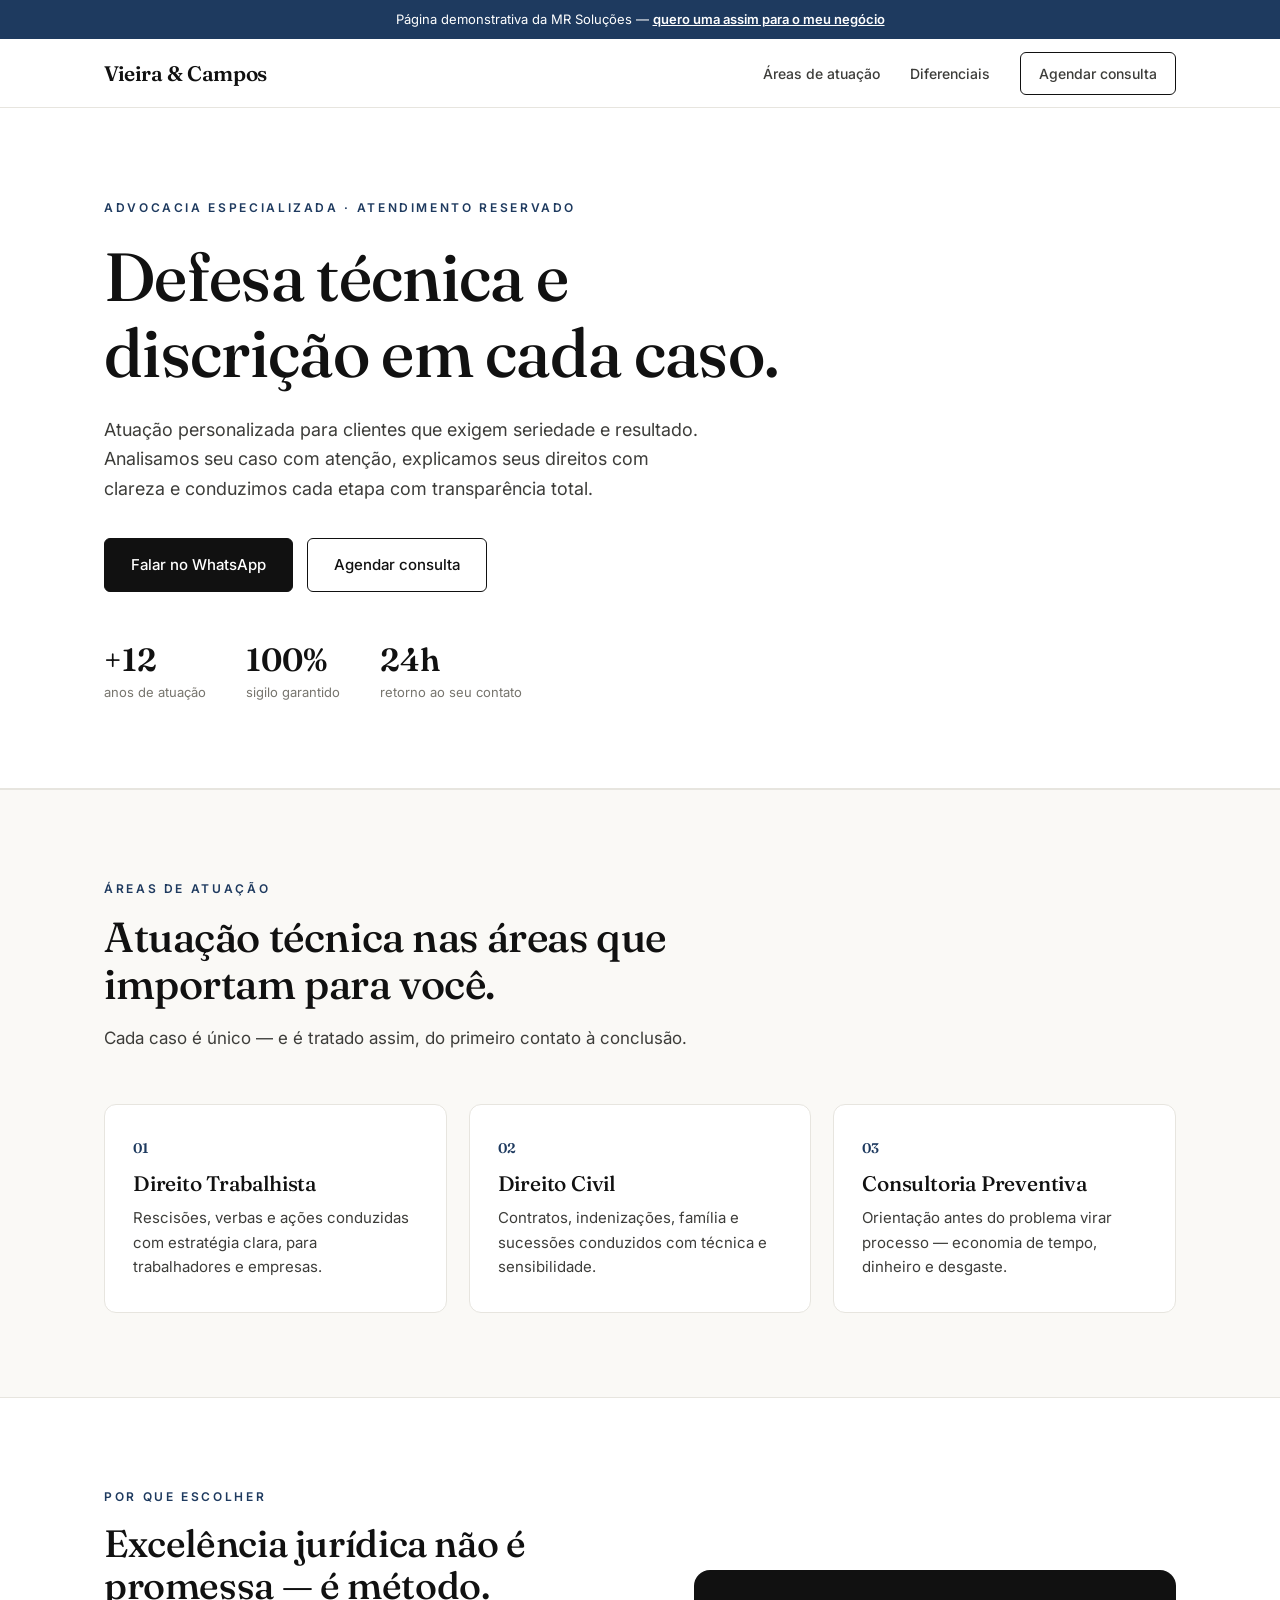
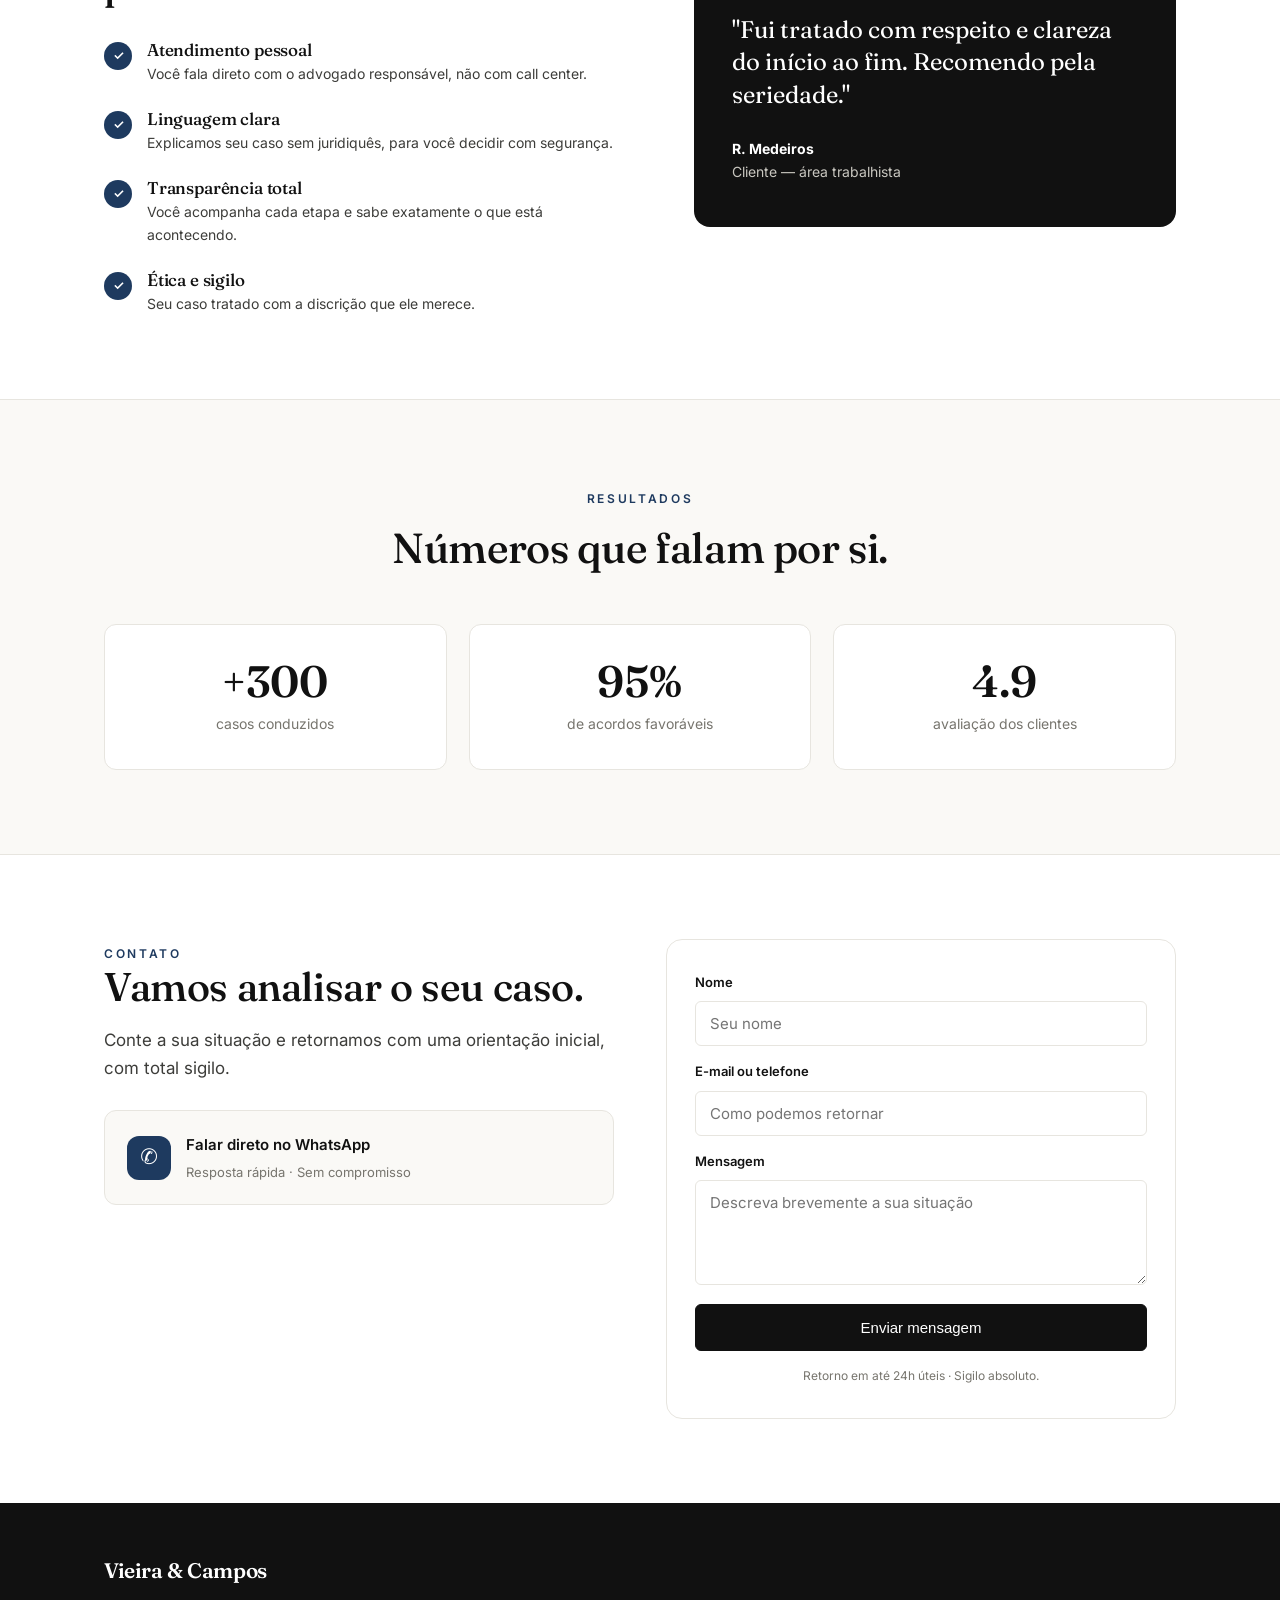
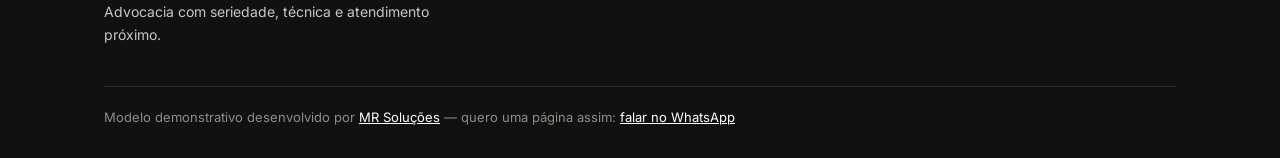
==== advocacia.html @ 2e28a8dd "Add files via upload" ====
<!DOCTYPE html>
<html lang="pt-BR">
<head>
<meta charset="UTF-8">
<meta name="viewport" content="width=device-width, initial-scale=1.0">
<title>Vieira & Campos Advocacia — Modelo demonstrativo | MR Soluções</title>
<meta name="description" content="Página modelo demonstrativa criada pela MR Soluções para o nicho de advocacia.">
<meta name="robots" content="noindex">
<link rel="preconnect" href="https://fonts.googleapis.com">
<link rel="preconnect" href="https://fonts.gstatic.com" crossorigin>
<link href="https://fonts.googleapis.com/css2?family=Fraunces:opsz,wght@9..144,400;9..144,500;9..144,600&family=Inter:wght@400;500;600&display=swap" rel="stylesheet">
<style>
:root{
  --ink:#111111;--ink-soft:#3d3d3a;--muted:#77756e;--line:#e7e5df;
  --paper:#ffffff;--paper-2:#faf9f6;--accent:#1e3a5f;--accent-soft:#e8eef5;
  --radius:6px;--wrap:1120px;
}
*{margin:0;padding:0;box-sizing:border-box}
html{scroll-behavior:smooth}
body{font-family:'Inter',system-ui,sans-serif;color:var(--ink-soft);background:var(--paper);line-height:1.65;-webkit-font-smoothing:antialiased}
h1,h2,h3{font-family:'Fraunces',Georgia,serif;color:var(--ink);font-weight:500;line-height:1.12;letter-spacing:-.01em}
a{color:inherit;text-decoration:none}
.wrap{max-width:var(--wrap);margin:0 auto;padding:0 24px}
.eyebrow{font-size:12px;letter-spacing:.22em;text-transform:uppercase;color:var(--accent);font-weight:600}
.btn{display:inline-flex;align-items:center;gap:8px;font-weight:500;font-size:15px;padding:14px 26px;border-radius:var(--radius);transition:transform .15s ease;cursor:pointer;border:1px solid var(--ink)}
.btn:hover{transform:translateY(-1px)}
.btn-solid{background:var(--ink);color:#fff}
.btn-ghost{background:transparent;color:var(--ink)}
.demo-bar{background:var(--accent);color:#fff;font-size:13px;padding:9px 0;text-align:center}
.demo-bar a{color:#fff;text-decoration:underline;font-weight:600}
header{position:sticky;top:0;z-index:50;background:rgba(255,255,255,.88);backdrop-filter:blur(10px);border-bottom:1px solid var(--line)}
.nav{display:flex;align-items:center;justify-content:space-between;height:68px}
.logo{font-family:'Fraunces',serif;font-size:21px;font-weight:600;color:var(--ink);letter-spacing:-.02em}
.nav-links{display:flex;gap:30px;align-items:center}
.nav-links a{font-size:14px;color:var(--ink-soft);font-weight:500}
.nav-links a:hover{color:var(--ink)}
.nav-cta{font-size:14px!important;padding:9px 18px;border:1px solid var(--ink);border-radius:var(--radius)}
@media(max-width:840px){.nav-links{display:none}}
.hero{padding:90px 0 84px;border-bottom:1px solid var(--line)}
.hero .eyebrow{margin-bottom:20px;display:block}
.hero h1{font-size:clamp(38px,6vw,68px);max-width:16ch;margin-bottom:24px}
.hero p{font-size:18px;max-width:54ch;margin-bottom:34px}
.hero-actions{display:flex;gap:14px;flex-wrap:wrap}
.hero-trust{display:flex;gap:40px;margin-top:52px;flex-wrap:wrap}
.hero-trust .n{font-family:'Fraunces',serif;font-size:32px;color:var(--ink);font-weight:600;line-height:1}
.hero-trust .l{font-size:13px;color:var(--muted);margin-top:6px;max-width:20ch}
section{padding:84px 0}
.section-head{max-width:60ch;margin-bottom:52px}
.section-head h2{font-size:clamp(28px,4vw,42px);margin:14px 0 16px}
.section-head p{font-size:17px}
.alt{background:var(--paper-2);border-top:1px solid var(--line);border-bottom:1px solid var(--line)}
.grid-3{display:grid;grid-template-columns:repeat(3,1fr);gap:22px}
@media(max-width:840px){.grid-3{grid-template-columns:1fr}}
.card{background:var(--paper);border:1px solid var(--line);border-radius:12px;padding:32px 28px;transition:border-color .2s ease,transform .2s ease}
.card:hover{border-color:var(--accent);transform:translateY(-3px)}
.card .num{font-family:'Fraunces',serif;font-size:14px;color:var(--accent);font-weight:600}
.card h3{font-size:21px;margin:12px 0 10px}
.card p{font-size:15px}
.split{display:grid;grid-template-columns:1.1fr 1fr;gap:60px;align-items:center}
@media(max-width:840px){.split{grid-template-columns:1fr;gap:40px}}
.feature-list{list-style:none;display:flex;flex-direction:column;gap:24px}
.feature-list li{display:flex;gap:15px;align-items:flex-start}
.feature-list .dot{flex:none;width:28px;height:28px;border-radius:50%;background:var(--accent);color:#fff;display:flex;align-items:center;justify-content:center;font-size:13px;font-weight:600;margin-top:2px}
.feature-list h3{font-size:17px;margin-bottom:3px}
.feature-list p{font-size:14px}
.quote-card{background:var(--ink);color:#fff;border-radius:16px;padding:44px 38px}
.quote-card .q{font-family:'Fraunces',serif;font-size:24px;line-height:1.35;color:#fff}
.quote-card .who{margin-top:26px;font-size:14px;color:#c9c7c0}
.quote-card .who strong{color:#fff;display:block}
.stats{display:grid;grid-template-columns:repeat(3,1fr);gap:22px;text-align:center}
@media(max-width:720px){.stats{grid-template-columns:1fr}}
.stat{padding:34px 18px;border:1px solid var(--line);border-radius:12px;background:var(--paper)}
.stat .n{font-family:'Fraunces',serif;font-size:44px;color:var(--ink);font-weight:600;line-height:1}
.stat .l{font-size:14px;color:var(--muted);margin-top:9px}
.contact-grid{display:grid;grid-template-columns:1fr 1fr;gap:52px;align-items:start}
@media(max-width:840px){.contact-grid{grid-template-columns:1fr;gap:38px}}
.contact-side h2{font-size:clamp(28px,4vw,40px);margin-bottom:16px}
.contact-side p{font-size:17px;margin-bottom:28px}
.wa-box{display:flex;align-items:center;gap:15px;padding:20px 22px;border:1px solid var(--line);border-radius:12px;background:var(--paper-2)}
.wa-box .ico{flex:none;width:44px;height:44px;border-radius:12px;background:var(--accent);color:#fff;display:flex;align-items:center;justify-content:center;font-size:21px}
.wa-box .t{font-weight:600;color:var(--ink);font-size:15px}
.wa-box .s{font-size:13px;color:var(--muted)}
form{display:flex;flex-direction:column;gap:15px;background:var(--paper);border:1px solid var(--line);border-radius:16px;padding:32px 28px}
label{font-size:13px;font-weight:600;color:var(--ink);margin-bottom:-7px}
input,textarea{font-family:inherit;font-size:15px;color:var(--ink);padding:12px 14px;border:1px solid var(--line);border-radius:var(--radius);background:var(--paper);width:100%}
input:focus,textarea:focus{outline:none;border-color:var(--accent)}
textarea{resize:vertical;min-height:105px}
form .btn-solid{width:100%;justify-content:center;margin-top:4px;padding:14px}
.form-note{font-size:12px;color:var(--muted);text-align:center}
.form-demo-msg{display:none;background:var(--accent-soft);color:var(--ink);border:1px solid var(--accent);border-radius:var(--radius);padding:12px 14px;font-size:14px;text-align:center}
footer{background:var(--ink);color:#c9c7c0;padding:50px 0 30px}
.foot{display:flex;justify-content:space-between;gap:32px;flex-wrap:wrap}
footer .logo{color:#fff}
footer p{font-size:14px;max-width:38ch;margin-top:12px}
.foot-bottom{border-top:1px solid #2a2a28;margin-top:40px;padding-top:20px;font-size:13px;color:#8f8d86}
.foot-bottom a{color:#fff;text-decoration:underline}
.reveal{opacity:0;transform:translateY(22px);transition:opacity .7s ease,transform .7s ease}
.reveal.in{opacity:1;transform:none}
@media(prefers-reduced-motion:reduce){.reveal{opacity:1;transform:none;transition:none}.btn:hover,.card:hover{transform:none}}
</style>
</head>
<body>

<div class="demo-bar">Página demonstrativa da MR Soluções — <a href="https://wa.me/5584986329566?text=Ol%C3%A1%2C%20vi%20o%20modelo%20de%20advocacia%20e%20quero%20uma%20p%C3%A1gina%20assim" target="_blank" rel="noopener">quero uma assim para o meu negócio</a></div>

<header>
  <div class="wrap nav">
    <a href="#topo" class="logo">Vieira &amp; Campos</a>
    <nav class="nav-links">
      <a href="#servicos">Áreas de atuação</a>
      <a href="#diferenciais">Diferenciais</a>
      <a href="#contato" class="nav-cta">Agendar consulta</a>
    </nav>
  </div>
</header>

<section id="topo" class="hero">
  <div class="wrap">
    <span class="eyebrow reveal">Advocacia especializada · Atendimento reservado</span>
    <h1 class="reveal">Defesa técnica e discrição em cada caso.</h1>
    <p class="reveal">Atuação personalizada para clientes que exigem seriedade e resultado. Analisamos seu caso com atenção, explicamos seus direitos com clareza e conduzimos cada etapa com transparência total.</p>
    <div class="hero-actions reveal">
      <a class="btn btn-solid" href="https://wa.me/5584986329566?text=Ol%C3%A1%2C%20gostaria%20de%20agendar%20uma%20consulta" target="_blank" rel="noopener">Falar no WhatsApp</a>
      <a class="btn btn-ghost" href="#contato">Agendar consulta</a>
    </div>
    <div class="hero-trust reveal">
      <div><div class="n">+12</div><div class="l">anos de atuação</div></div>
      <div><div class="n">100%</div><div class="l">sigilo garantido</div></div>
      <div><div class="n">24h</div><div class="l">retorno ao seu contato</div></div>
    </div>
  </div>
</section>

<section id="servicos" class="alt">
  <div class="wrap">
    <div class="section-head reveal">
      <span class="eyebrow">Áreas de atuação</span>
      <h2>Atuação técnica nas áreas que importam para você.</h2>
      <p>Cada caso é único — e é tratado assim, do primeiro contato à conclusão.</p>
    </div>
    <div class="grid-3">
      <div class="card reveal"><div class="num">01</div><h3>Direito Trabalhista</h3><p>Rescisões, verbas e ações conduzidas com estratégia clara, para trabalhadores e empresas.</p></div>
      <div class="card reveal"><div class="num">02</div><h3>Direito Civil</h3><p>Contratos, indenizações, família e sucessões conduzidos com técnica e sensibilidade.</p></div>
      <div class="card reveal"><div class="num">03</div><h3>Consultoria Preventiva</h3><p>Orientação antes do problema virar processo — economia de tempo, dinheiro e desgaste.</p></div>
    </div>
  </div>
</section>

<section id="diferenciais">
  <div class="wrap split">
    <div class="reveal">
      <span class="eyebrow">Por que escolher</span>
      <h2 style="font-size:clamp(26px,4vw,38px);margin:14px 0 32px">Excelência jurídica não é promessa — é método.</h2>
      <ul class="feature-list">
        <li><span class="dot">✓</span><div><h3>Atendimento pessoal</h3><p>Você fala direto com o advogado responsável, não com call center.</p></div></li>
        <li><span class="dot">✓</span><div><h3>Linguagem clara</h3><p>Explicamos seu caso sem juridiquês, para você decidir com segurança.</p></div></li>
        <li><span class="dot">✓</span><div><h3>Transparência total</h3><p>Você acompanha cada etapa e sabe exatamente o que está acontecendo.</p></div></li>
        <li><span class="dot">✓</span><div><h3>Ética e sigilo</h3><p>Seu caso tratado com a discrição que ele merece.</p></div></li>
      </ul>
    </div>
    <div class="quote-card reveal">
      <div class="q">"Fui tratado com respeito e clareza do início ao fim. Recomendo pela seriedade."</div>
      <div class="who"><strong>R. Medeiros</strong>Cliente — área trabalhista</div>
    </div>
  </div>
</section>

<section class="alt">
  <div class="wrap">
    <div class="section-head reveal" style="text-align:center;margin-left:auto;margin-right:auto">
      <span class="eyebrow">Resultados</span>
      <h2>Números que falam por si.</h2>
    </div>
    <div class="stats">
      <div class="stat reveal"><div class="n">+300</div><div class="l">casos conduzidos</div></div>
      <div class="stat reveal"><div class="n">95%</div><div class="l">de acordos favoráveis</div></div>
      <div class="stat reveal"><div class="n">4.9</div><div class="l">avaliação dos clientes</div></div>
    </div>
  </div>
</section>

<section id="contato">
  <div class="wrap contact-grid">
    <div class="contact-side reveal">
      <span class="eyebrow">Contato</span>
      <h2>Vamos analisar o seu caso.</h2>
      <p>Conte a sua situação e retornamos com uma orientação inicial, com total sigilo.</p>
      <a class="wa-box" href="https://wa.me/5584986329566?text=Ol%C3%A1%2C%20gostaria%20de%20agendar%20uma%20consulta" target="_blank" rel="noopener">
        <span class="ico">✆</span>
        <span><span class="t">Falar direto no WhatsApp</span><br><span class="s">Resposta rápida · Sem compromisso</span></span>
      </a>
    </div>
    <form id="demo-form">
      <label for="nome">Nome</label>
      <input id="nome" type="text" placeholder="Seu nome" required>
      <label for="contato">E-mail ou telefone</label>
      <input id="contato" type="text" placeholder="Como podemos retornar" required>
      <label for="msg">Mensagem</label>
      <textarea id="msg" placeholder="Descreva brevemente a sua situação" required></textarea>
      <button type="submit" class="btn btn-solid">Enviar mensagem</button>
      <p class="form-demo-msg" id="demo-msg">✓ Em uma página real, esta mensagem chegaria agora no seu e-mail. Este é um modelo demonstrativo da MR Soluções.</p>
      <p class="form-note">Retorno em até 24h úteis · Sigilo absoluto.</p>
    </form>
  </div>
</section>

<footer>
  <div class="wrap">
    <div class="foot">
      <div>
        <div class="logo">Vieira &amp; Campos</div>
        <p>Advocacia com seriedade, técnica e atendimento próximo.</p>
      </div>
    </div>
    <div class="foot-bottom">Modelo demonstrativo desenvolvido por <a href="https://mr-solutions.netlify.app/" target="_blank" rel="noopener">MR Soluções</a> — quero uma página assim: <a href="https://wa.me/5584986329566?text=Ol%C3%A1%2C%20vi%20o%20modelo%20de%20advocacia%20e%20quero%20uma%20p%C3%A1gina%20assim" target="_blank" rel="noopener">falar no WhatsApp</a></div>
  </div>
</footer>

<script>
var obs=new IntersectionObserver(function(es){es.forEach(function(e){if(e.isIntersecting){e.target.classList.add('in');obs.unobserve(e.target);}});},{threshold:.12});
document.querySelectorAll('.reveal').forEach(function(el){obs.observe(el);});
document.getElementById('demo-form').addEventListener('submit',function(ev){
  ev.preventDefault();
  document.getElementById('demo-msg').style.display='block';
});
</script>
</body>
</html>
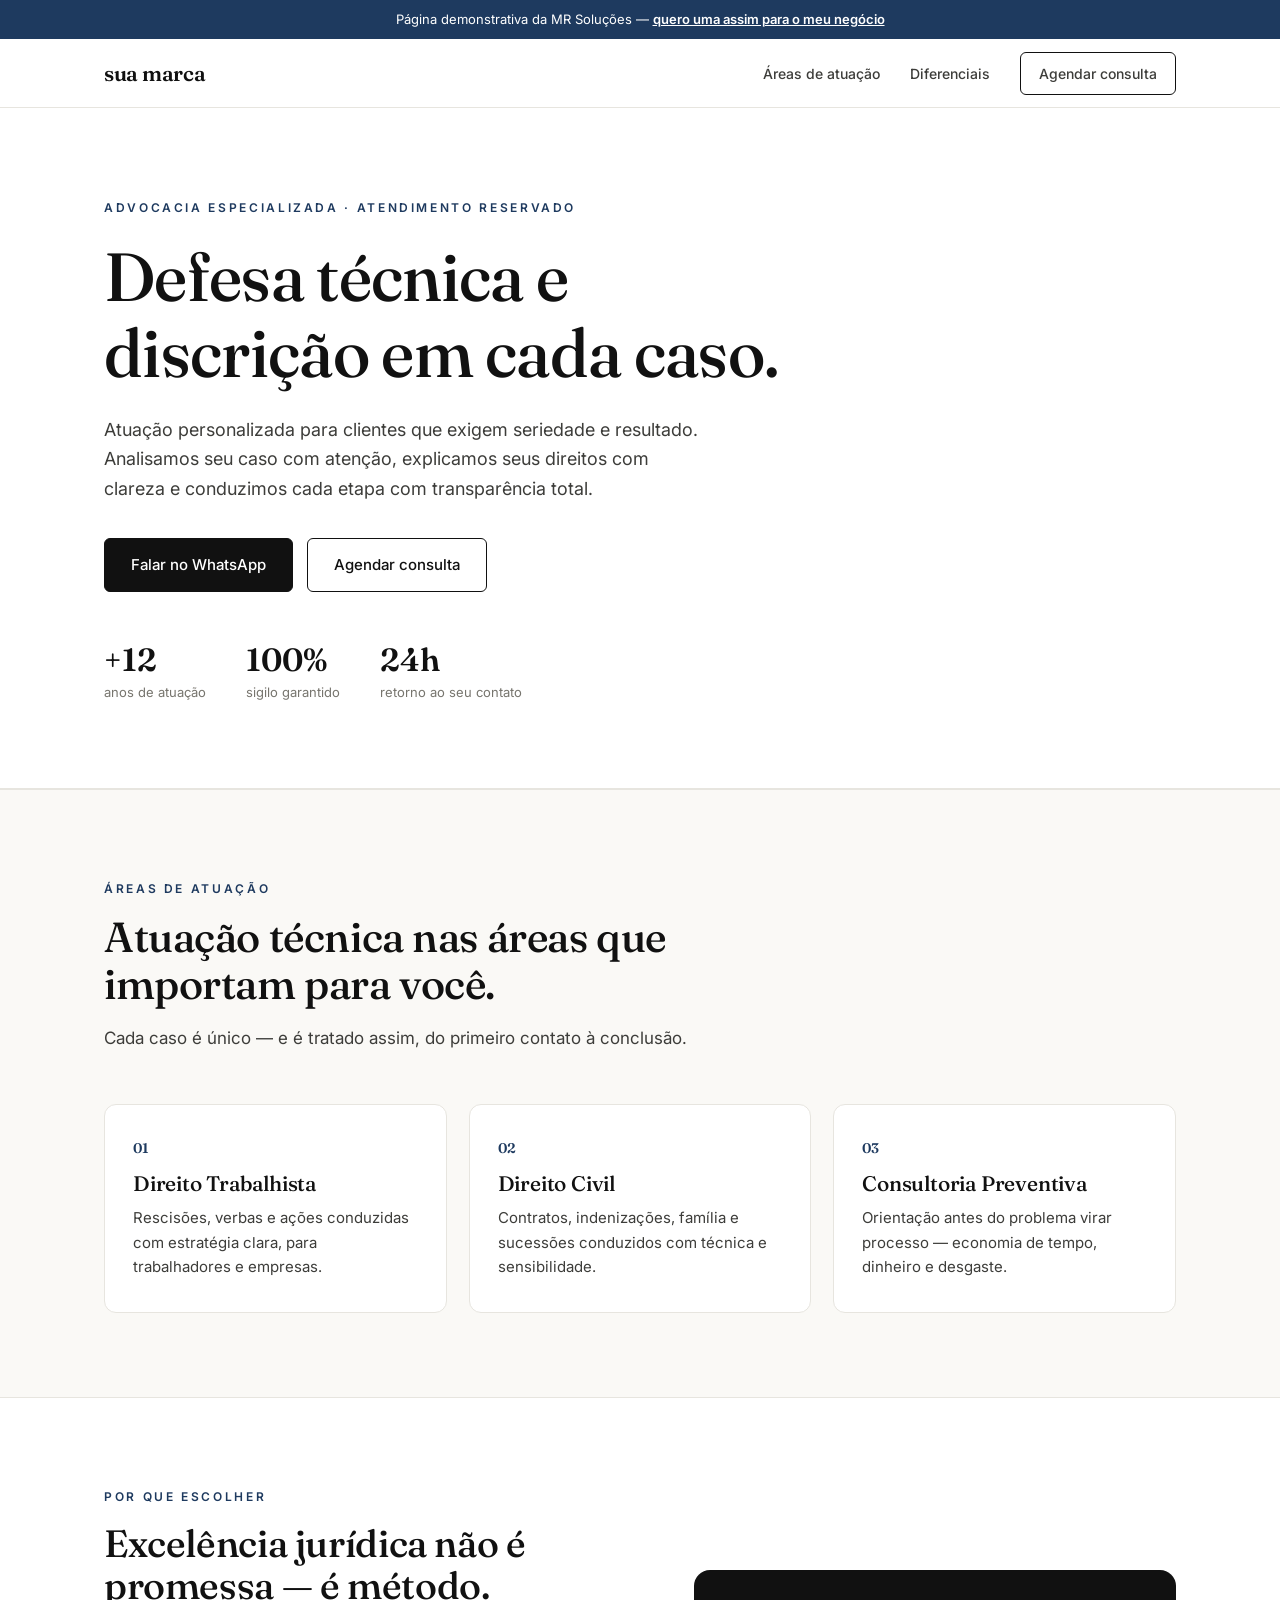
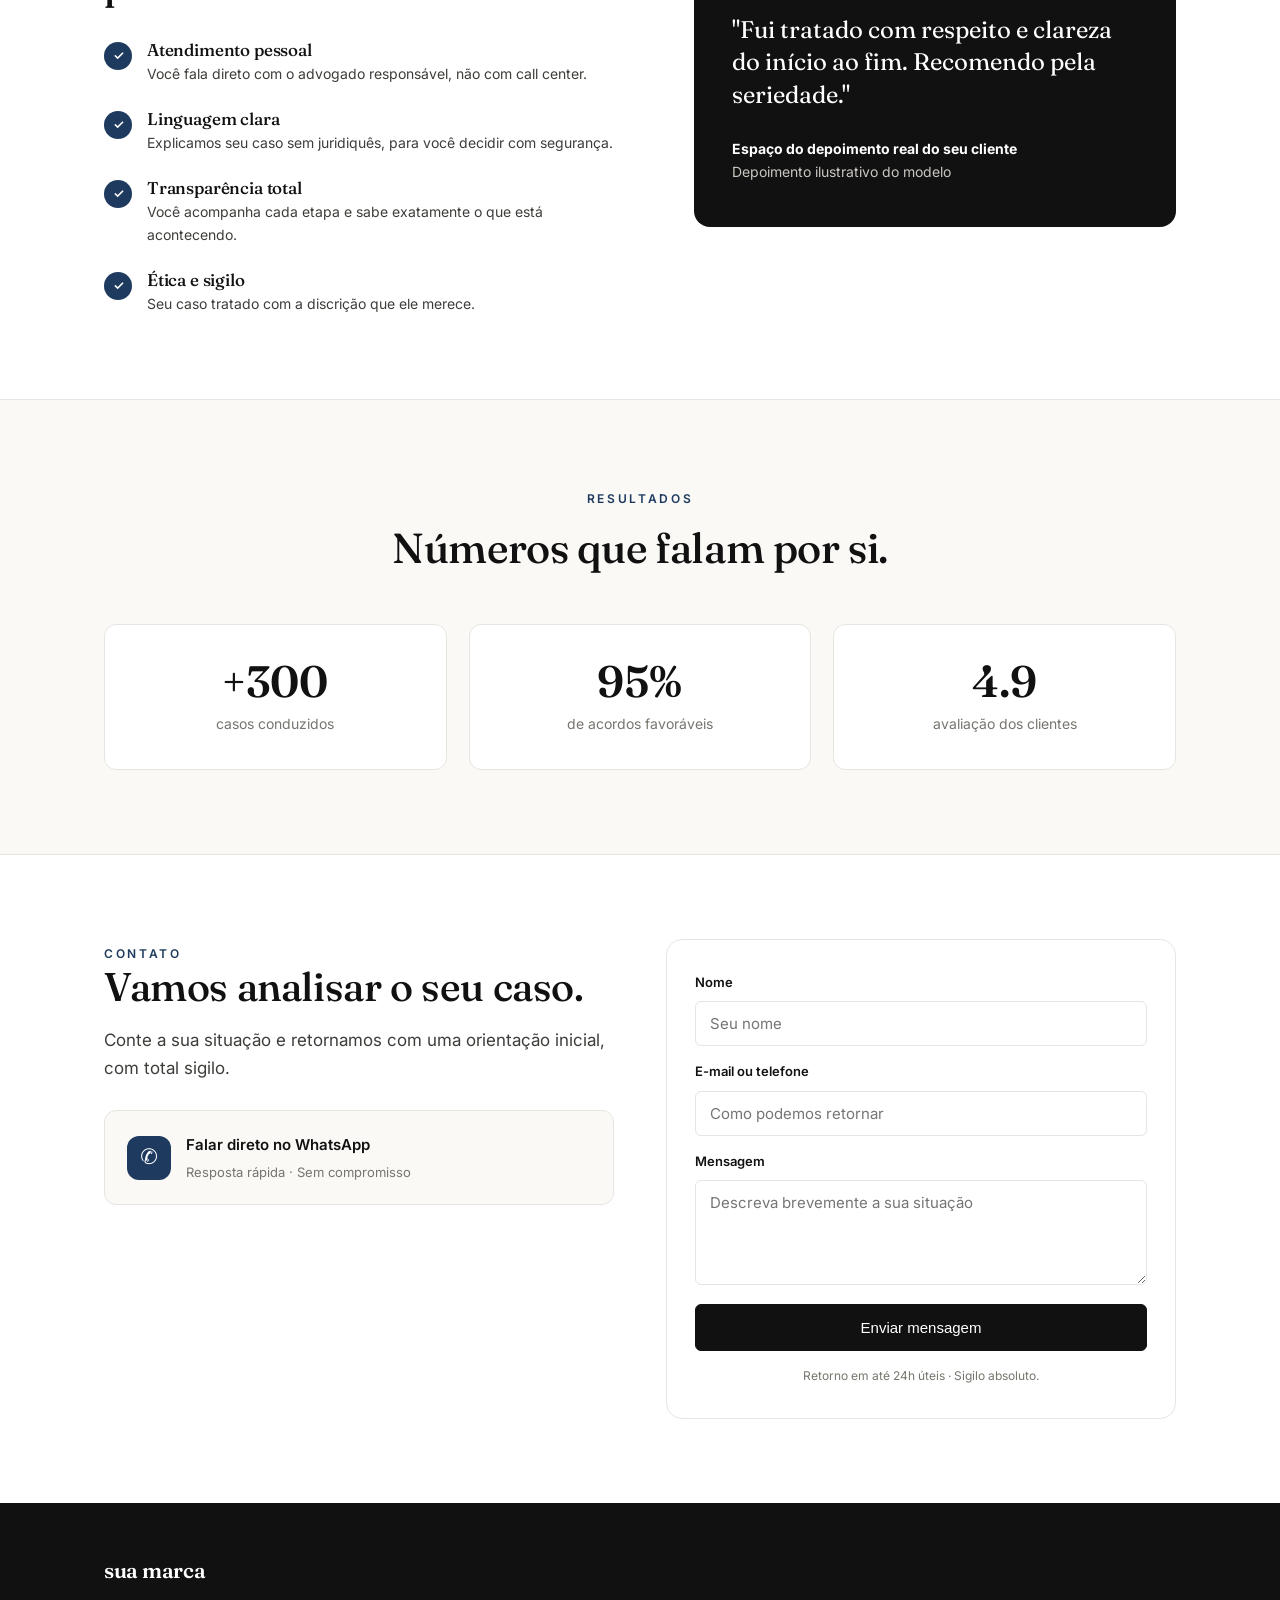
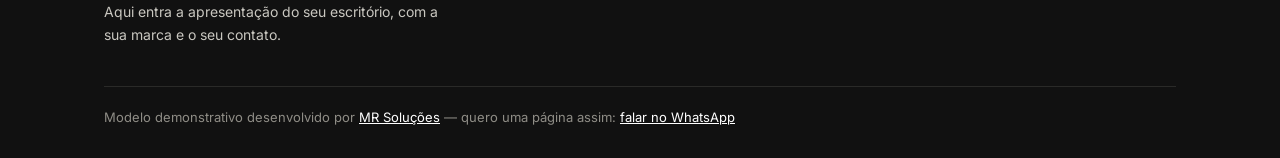
==== commit 67efef36: "Add files via upload" ====
--- a/advocacia.html
+++ b/advocacia.html
@@ -3,7 +3,7 @@
 <head>
 <meta charset="UTF-8">
 <meta name="viewport" content="width=device-width, initial-scale=1.0">
-<title>Vieira & Campos Advocacia — Modelo demonstrativo | MR Soluções</title>
+<title>Modelo Advocacia — Modelo demonstrativo | MR Soluções</title>
 <meta name="description" content="Página modelo demonstrativa criada pela MR Soluções para o nicho de advocacia.">
 <meta name="robots" content="noindex">
 <link rel="preconnect" href="https://fonts.googleapis.com">
@@ -105,7 +105,7 @@
 
 <header>
   <div class="wrap nav">
-    <a href="#topo" class="logo">Vieira &amp; Campos</a>
+    <a href="#topo" class="logo">sua marca</a>
     <nav class="nav-links">
       <a href="#servicos">Áreas de atuação</a>
       <a href="#diferenciais">Diferenciais</a>
@@ -160,7 +160,7 @@
     </div>
     <div class="quote-card reveal">
       <div class="q">"Fui tratado com respeito e clareza do início ao fim. Recomendo pela seriedade."</div>
-      <div class="who"><strong>R. Medeiros</strong>Cliente — área trabalhista</div>
+      <div class="who"><strong>Espaço do depoimento real do seu cliente</strong>Depoimento ilustrativo do modelo</div>
     </div>
   </div>
 </section>
@@ -208,8 +208,8 @@
   <div class="wrap">
     <div class="foot">
       <div>
-        <div class="logo">Vieira &amp; Campos</div>
-        <p>Advocacia com seriedade, técnica e atendimento próximo.</p>
+        <div class="logo">sua marca</div>
+        <p>Aqui entra a apresentação do seu escritório, com a sua marca e o seu contato.</p>
       </div>
     </div>
     <div class="foot-bottom">Modelo demonstrativo desenvolvido por <a href="https://mr-solutions.netlify.app/" target="_blank" rel="noopener">MR Soluções</a> — quero uma página assim: <a href="https://wa.me/5584986329566?text=Ol%C3%A1%2C%20vi%20o%20modelo%20de%20advocacia%20e%20quero%20uma%20p%C3%A1gina%20assim" target="_blank" rel="noopener">falar no WhatsApp</a></div>
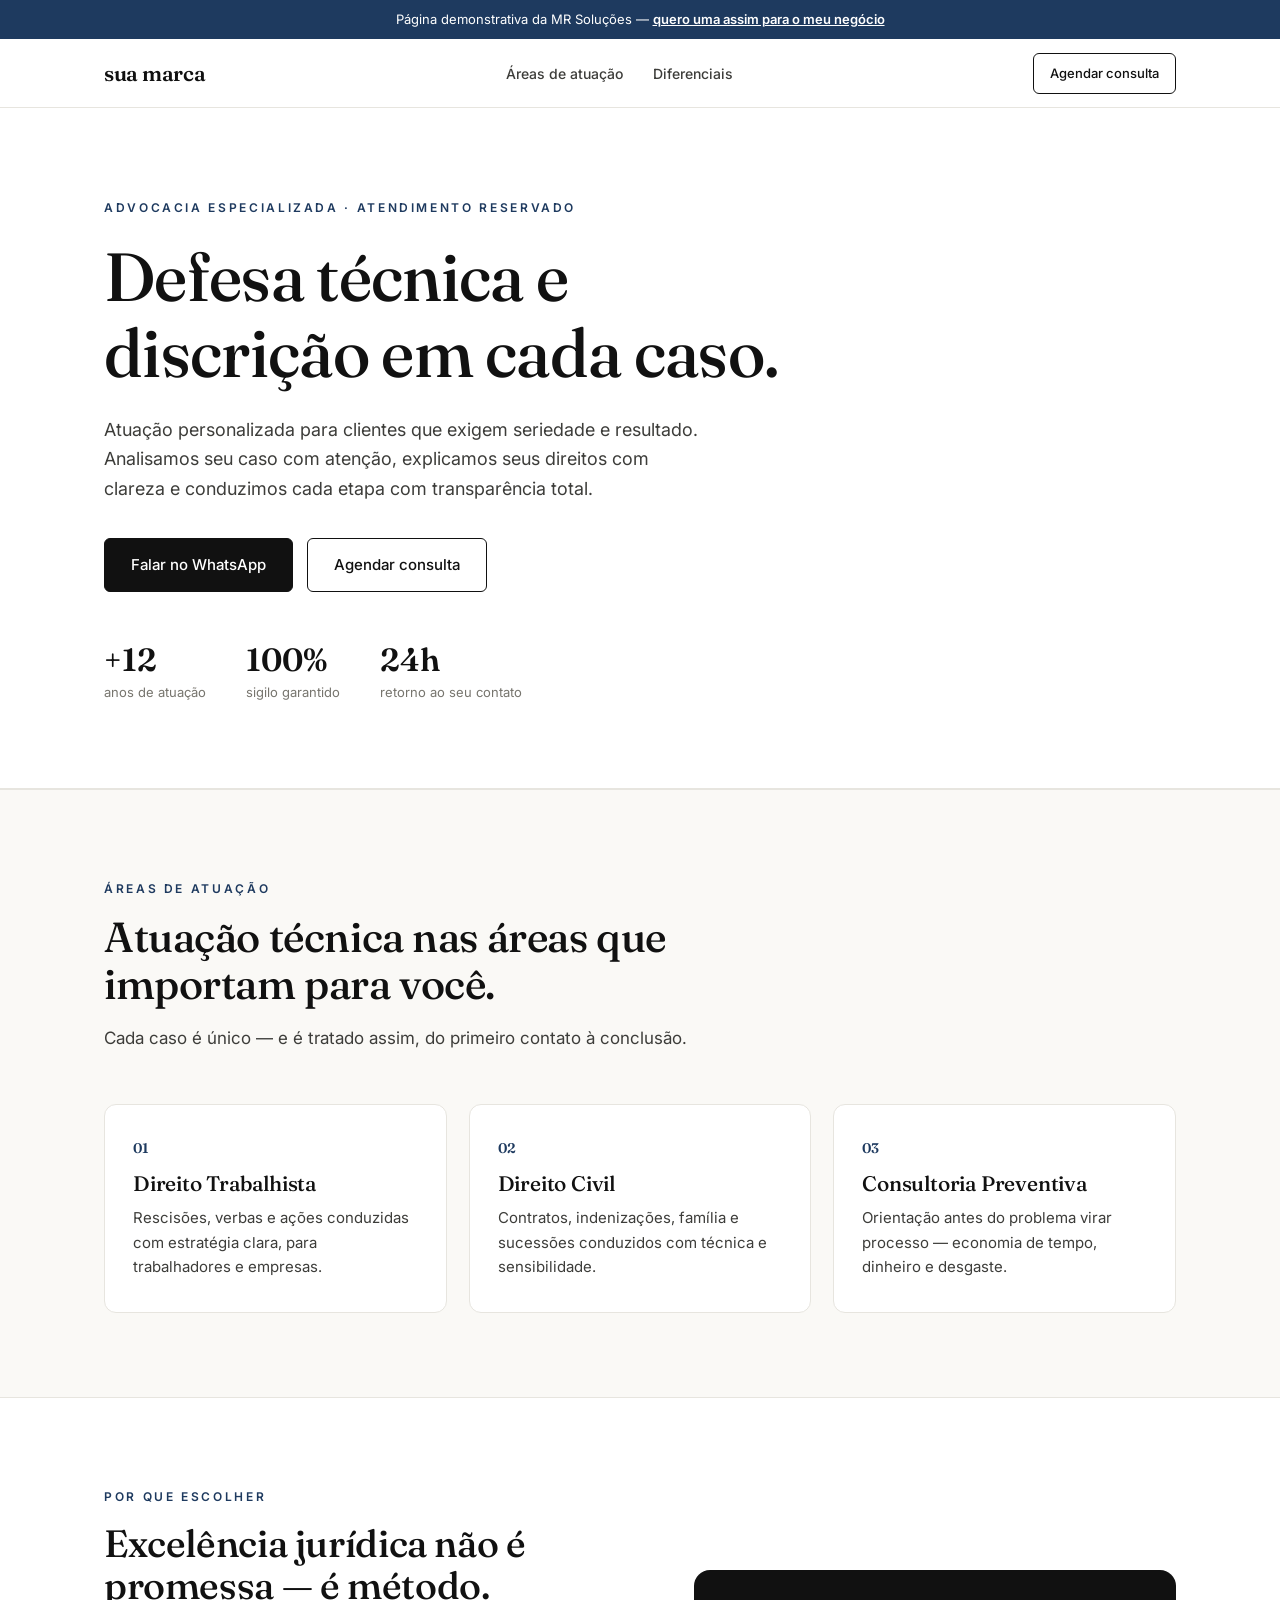
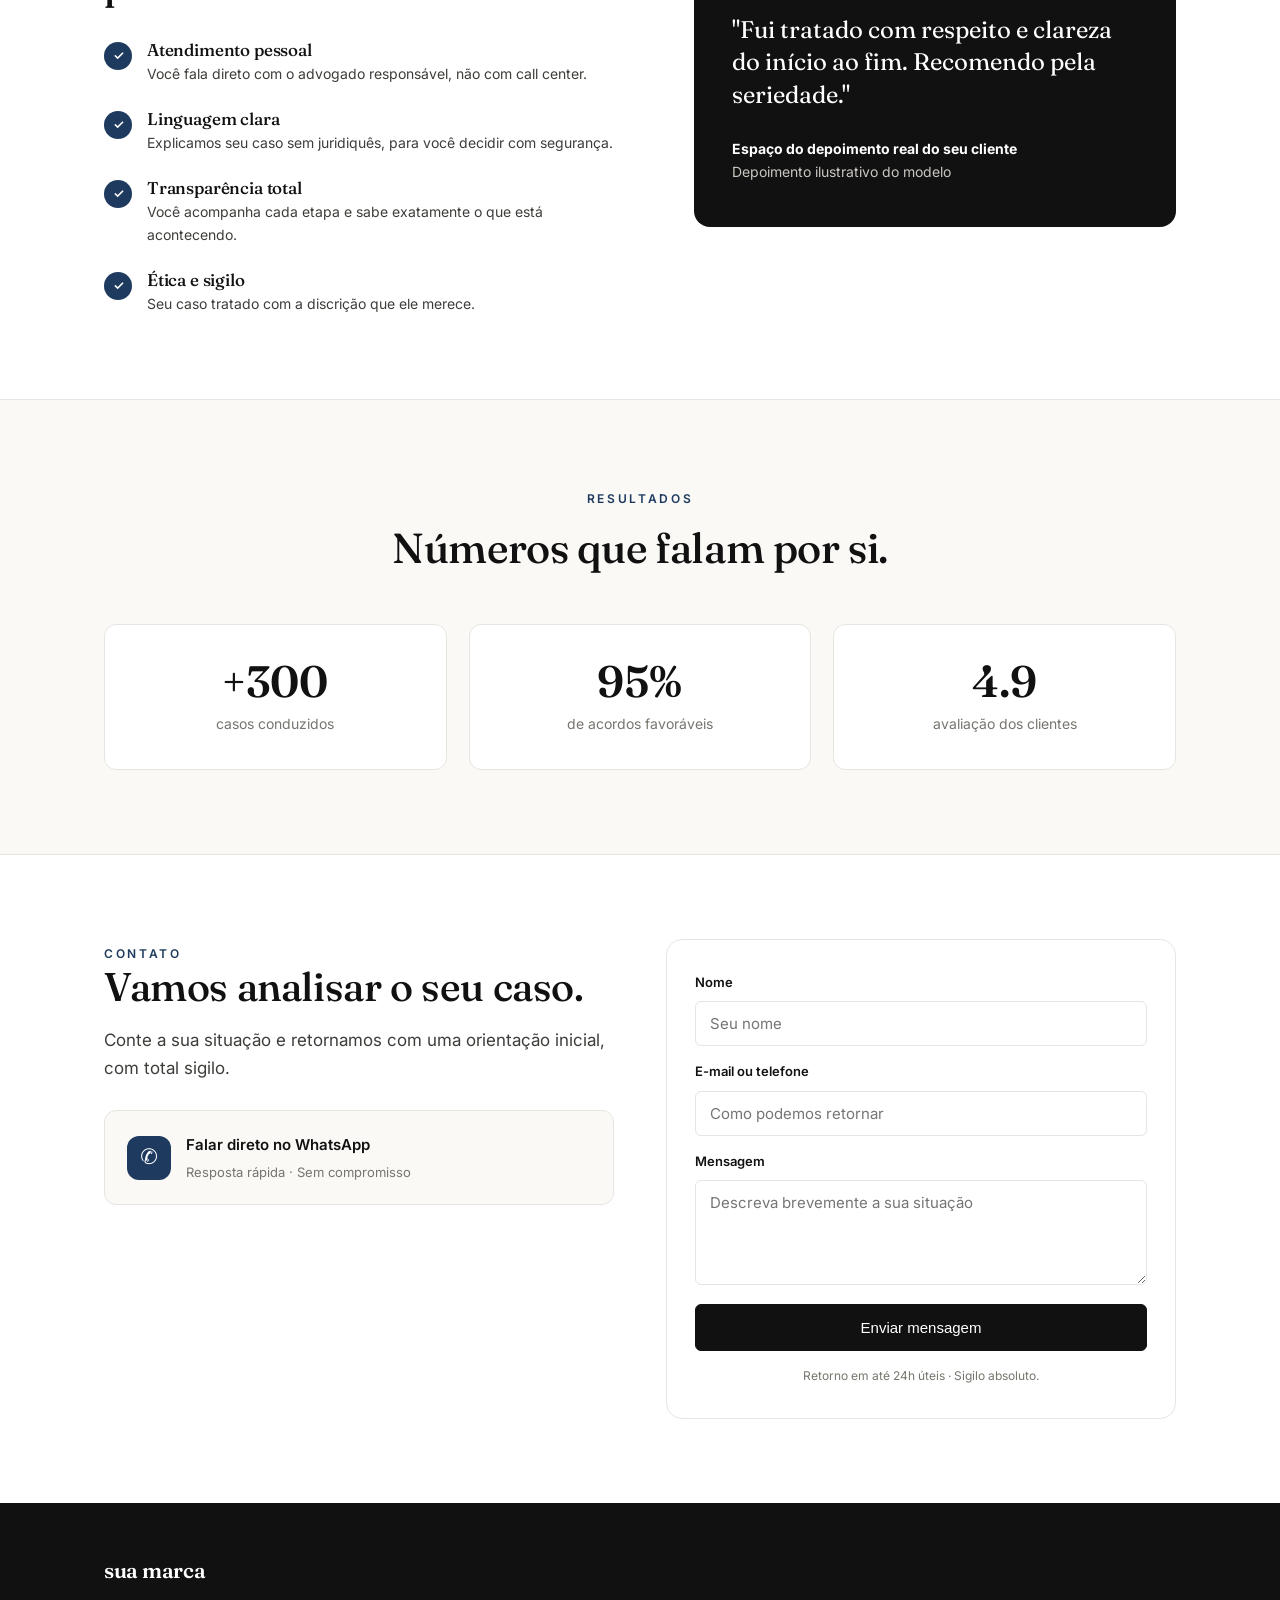
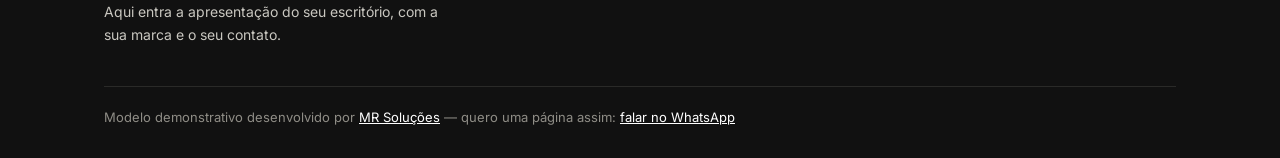
==== commit fd5858eb: "Add files via upload" ====
--- a/advocacia.html
+++ b/advocacia.html
@@ -34,8 +34,26 @@
 .nav-links{display:flex;gap:30px;align-items:center}
 .nav-links a{font-size:14px;color:var(--ink-soft);font-weight:500}
 .nav-links a:hover{color:var(--ink)}
-.nav-cta{font-size:14px!important;padding:9px 18px;border:1px solid var(--ink);border-radius:var(--radius)}
+.nav-cta{font-size:13px;font-weight:500;color:var(--ink);padding:9px 16px;border:1px solid var(--ink);border-radius:var(--radius);white-space:nowrap}
 @media(max-width:840px){.nav-links{display:none}}
+@media(max-width:640px){
+  .demo-bar{font-size:12px;padding:8px 14px;line-height:1.4}
+  .nav{height:60px}
+  .hero{padding:56px 0 52px}
+  section{padding:56px 0}
+  .hero-actions .btn{flex:1;justify-content:center;min-width:170px}
+  .hero-trust{gap:22px;margin-top:40px}
+  .hero-trust .n{font-size:25px}
+  .section-head{margin-bottom:36px}
+  .card{padding:26px 22px}
+  .quote-card{padding:30px 24px}
+  .quote-card .q{font-size:20px}
+  .stat{padding:26px 16px}
+  .stat .n{font-size:36px}
+  form{padding:24px 20px}
+  .wa-box{padding:16px 16px}
+  footer{padding:40px 0 24px}
+}
 .hero{padding:90px 0 84px;border-bottom:1px solid var(--line)}
 .hero .eyebrow{margin-bottom:20px;display:block}
 .hero h1{font-size:clamp(38px,6vw,68px);max-width:16ch;margin-bottom:24px}
@@ -109,8 +127,8 @@
     <nav class="nav-links">
       <a href="#servicos">Áreas de atuação</a>
       <a href="#diferenciais">Diferenciais</a>
-      <a href="#contato" class="nav-cta">Agendar consulta</a>
     </nav>
+    <a href="#contato" class="nav-cta">Agendar consulta</a>
   </div>
 </header>
 
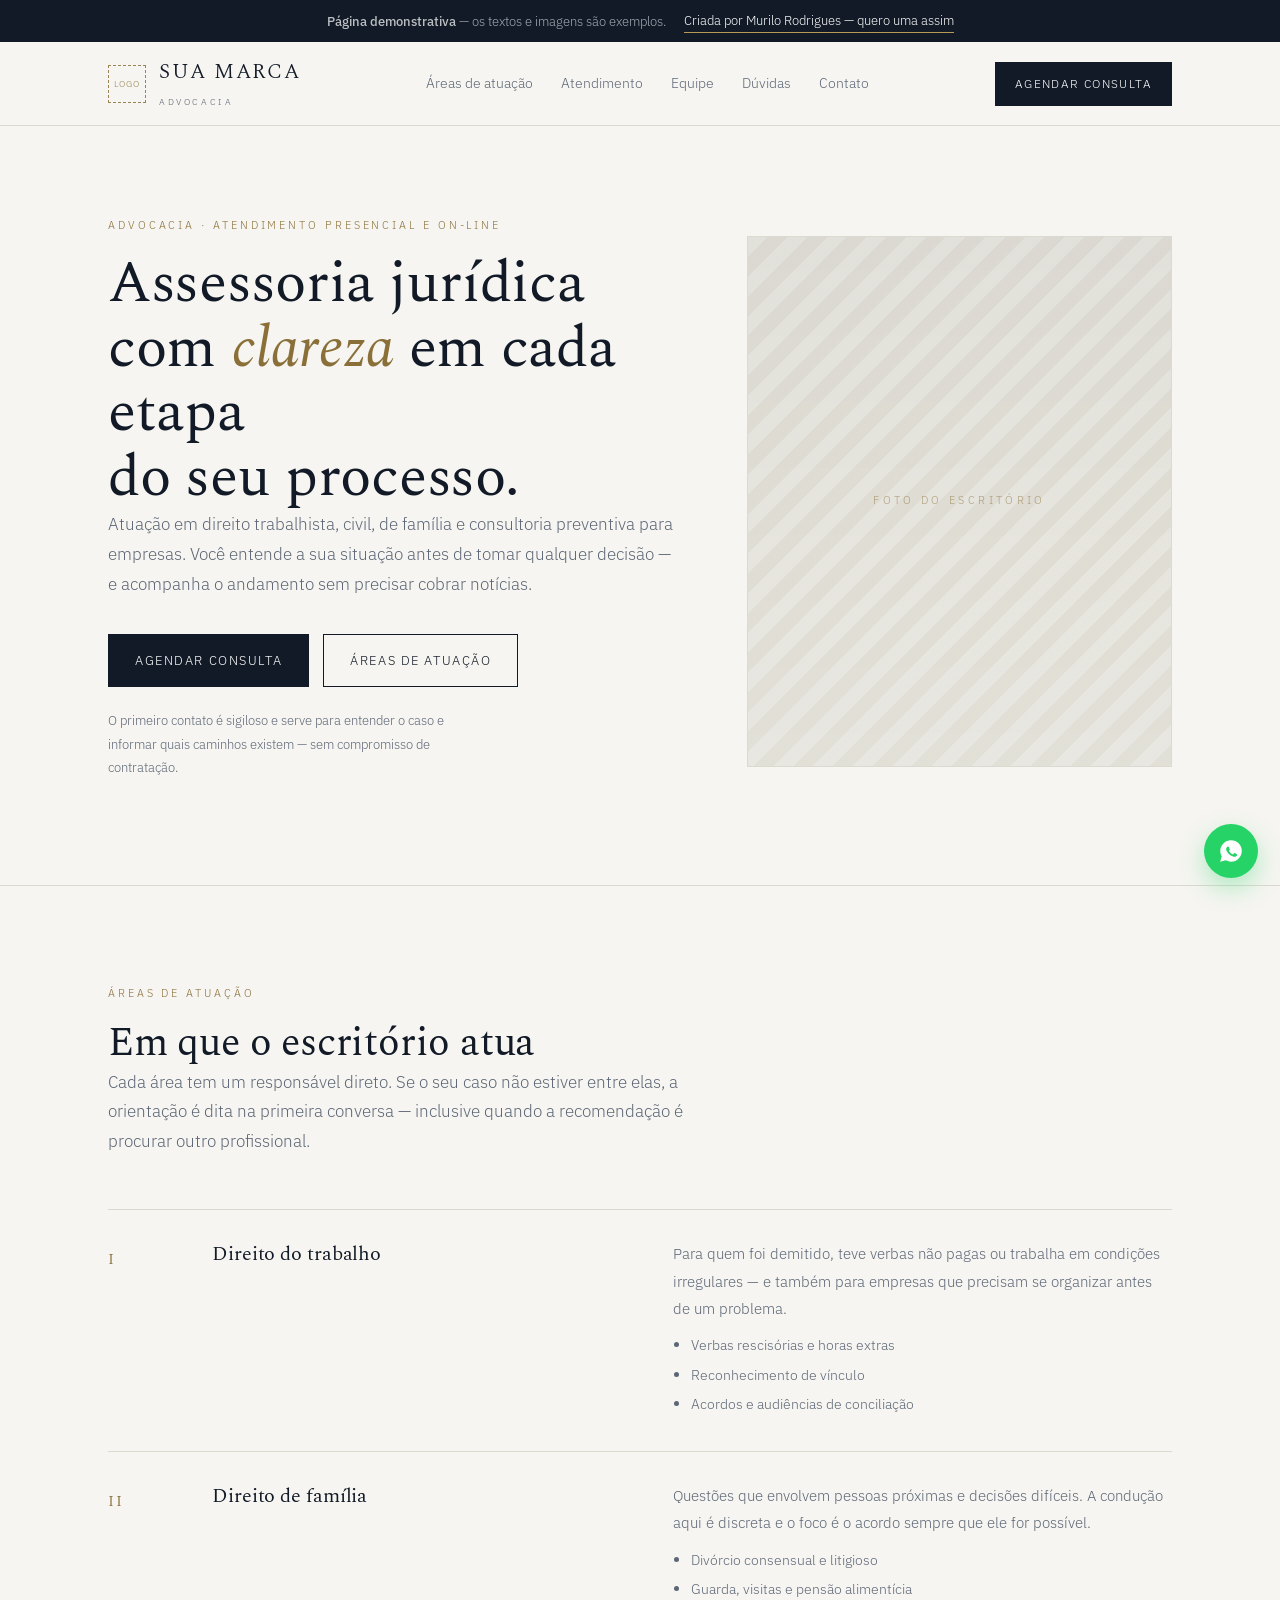
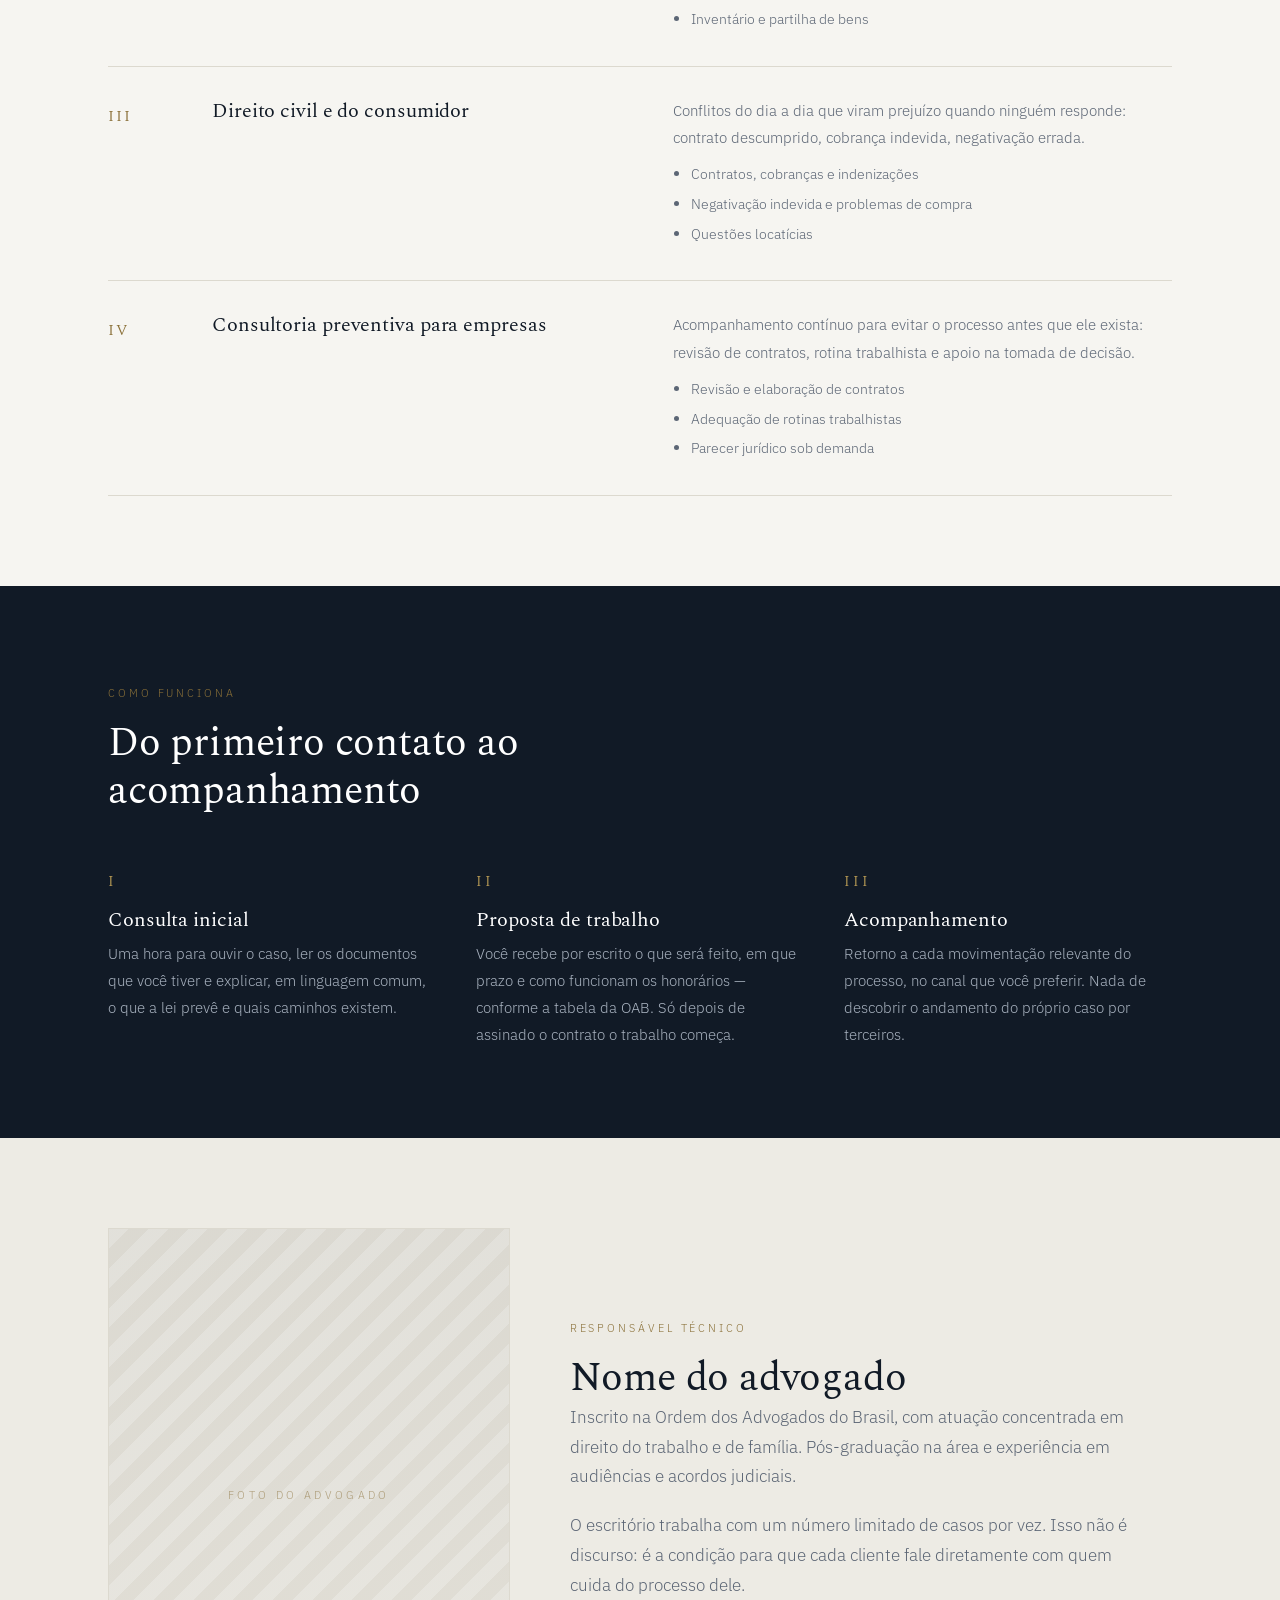
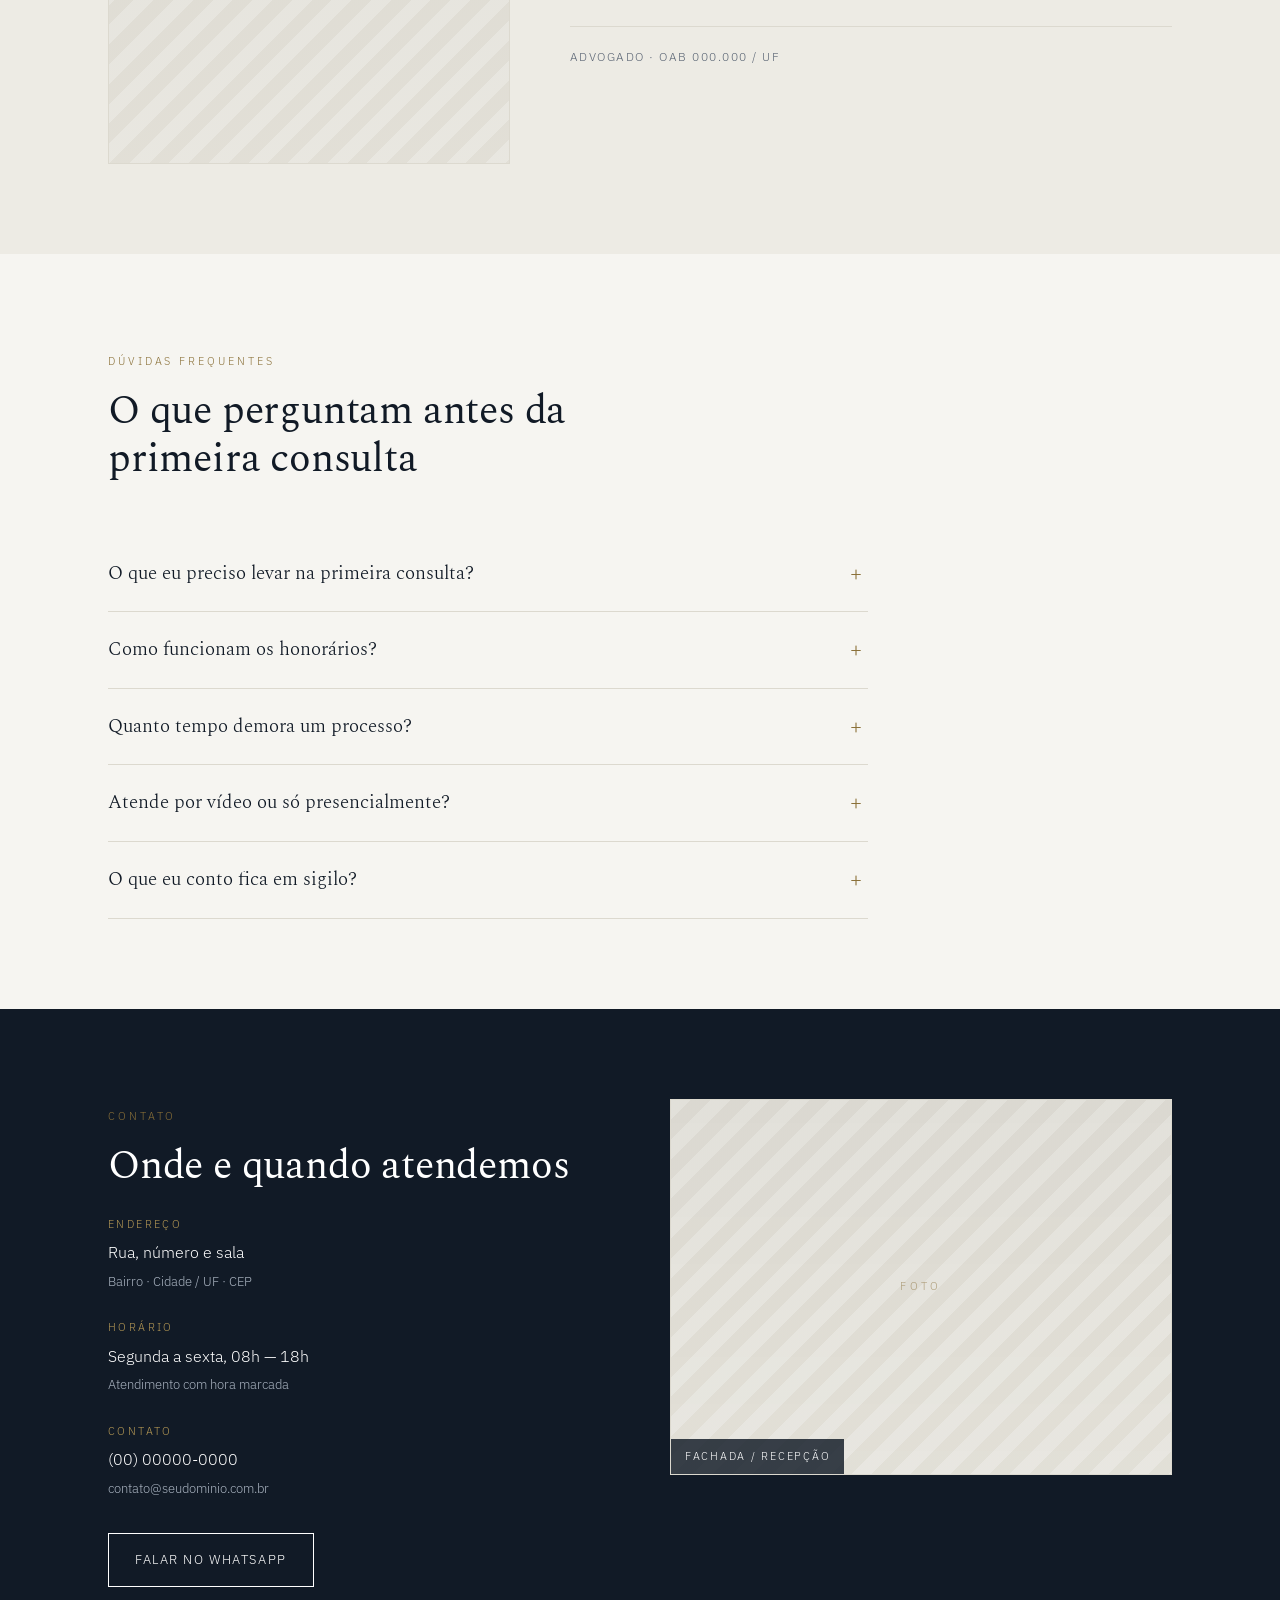
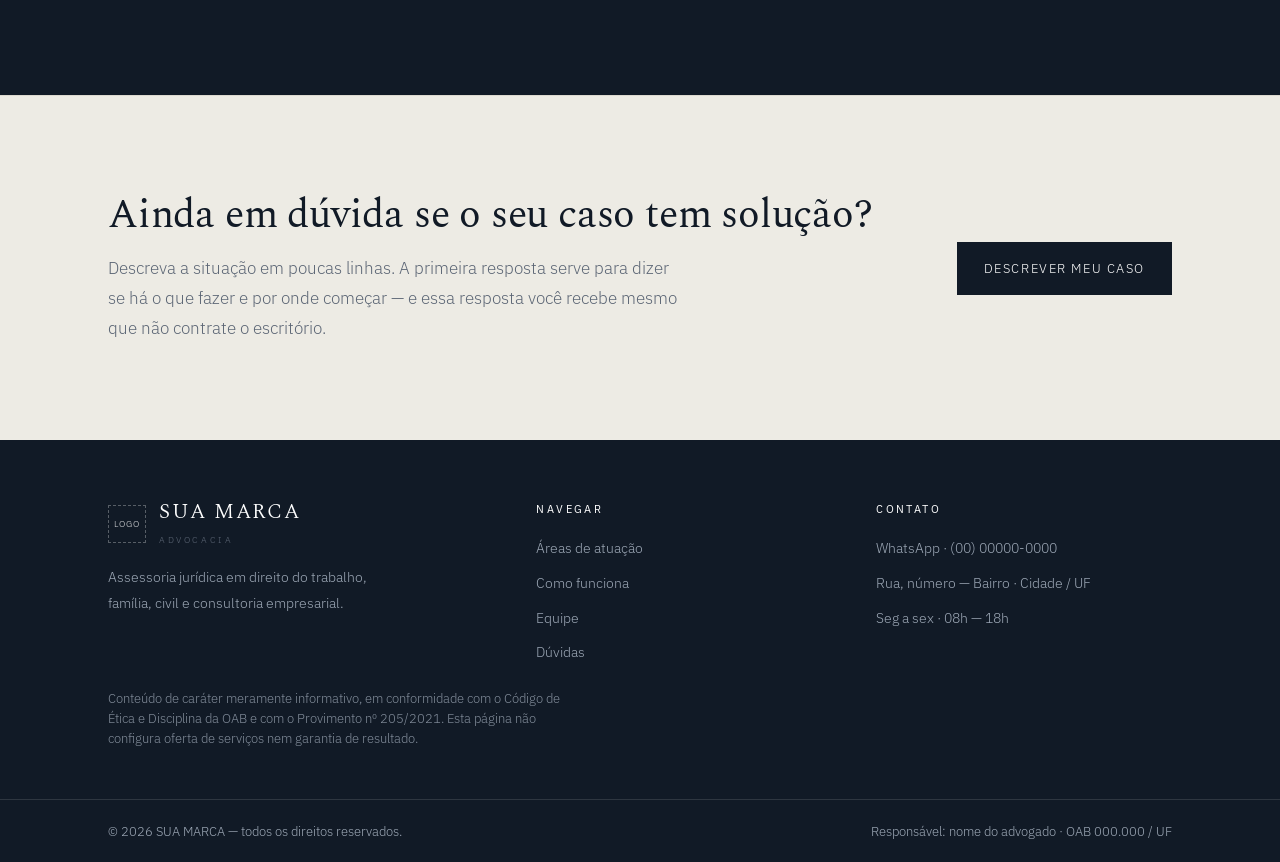
==== commit 0dfac253: "Add files via upload" ====
--- a/advocacia.html
+++ b/advocacia.html
@@ -1,246 +1,538 @@
 <!DOCTYPE html>
 <html lang="pt-BR">
 <head>
-<meta charset="UTF-8">
-<meta name="viewport" content="width=device-width, initial-scale=1.0">
-<title>Modelo Advocacia — Modelo demonstrativo | MR Soluções</title>
-<meta name="description" content="Página modelo demonstrativa criada pela MR Soluções para o nicho de advocacia.">
-<meta name="robots" content="noindex">
-<link rel="preconnect" href="https://fonts.googleapis.com">
-<link rel="preconnect" href="https://fonts.gstatic.com" crossorigin>
-<link href="https://fonts.googleapis.com/css2?family=Fraunces:opsz,wght@9..144,400;9..144,500;9..144,600&family=Inter:wght@400;500;600&display=swap" rel="stylesheet">
+<meta charset="UTF-8" />
+<meta name="viewport" content="width=device-width, initial-scale=1.0" />
+<meta name="robots" content="noindex, nofollow" />
+<title>SUA MARCA — Advocacia</title>
+<meta name="description" content="Modelo de página para escritório de advocacia: áreas de atuação, atendimento inicial, equipe e canais de contato, dentro do que o Código de Ética da OAB permite." />
+
+<!-- =========================================================
+     PÁGINA DEMONSTRATIVA — Murilo Rodrigues
+     Modelo sem marca. Os campos do cliente ficam como espaço
+     reservado, só para mostrar onde cada informação entra.
+
+     CAMPOS A PREENCHER NA VERSÃO DO CLIENTE:
+     1. SUA MARCA .......... nome e logo (topo, rodapé e blocos de foto)
+     2. OAB 000.000 ........ inscrição do advogado responsável
+     3. Endereço ........... rua, bairro, cidade e horários
+     4. (00) 00000-0000 .... telefone exibido
+     5. Blocos .ph ......... trocar por fotos reais (mesmo tamanho)
+     6. Faixa .demo-bar .... remover na entrega final
+
+     OBSERVAÇÃO IMPORTANTE (Provimento 205/2021 da OAB):
+     publicidade de advogado é informativa, nunca mercantil.
+     Por isso esta página NÃO traz preços, promessas de
+     resultado, depoimentos de clientes nem chamadas do tipo
+     "contrate agora". Não inclua nada disso na versão final.
+     ========================================================= -->
+
+<link rel="preconnect" href="https://fonts.googleapis.com" />
+<link rel="preconnect" href="https://fonts.gstatic.com" crossorigin />
+<link href="https://fonts.googleapis.com/css2?family=Spectral:ital,wght@0,300;0,400;0,500;0,600;1,300&family=IBM+Plex+Sans:wght@300;400;500;600&display=swap" rel="stylesheet" />
+
+<script>
+  window.GA_ID = 'G-ME1D6SH7L3';
+  window.dataLayer = window.dataLayer || [];
+  function gtag(){dataLayer.push(arguments);}
+  (function(){
+    var s = document.createElement('script');
+    s.async = true; s.src = 'https://www.googletagmanager.com/gtag/js?id=' + window.GA_ID;
+    document.head.appendChild(s);
+    gtag('js', new Date());
+    gtag('config', window.GA_ID, { send_page_view: true, page_title: 'demo_advocacia' });
+  })();
+</script>
+
 <style>
 :root{
-  --ink:#111111;--ink-soft:#3d3d3a;--muted:#77756e;--line:#e7e5df;
-  --paper:#ffffff;--paper-2:#faf9f6;--accent:#1e3a5f;--accent-soft:#e8eef5;
-  --radius:6px;--wrap:1120px;
-}
-*{margin:0;padding:0;box-sizing:border-box}
-html{scroll-behavior:smooth}
-body{font-family:'Inter',system-ui,sans-serif;color:var(--ink-soft);background:var(--paper);line-height:1.65;-webkit-font-smoothing:antialiased}
-h1,h2,h3{font-family:'Fraunces',Georgia,serif;color:var(--ink);font-weight:500;line-height:1.12;letter-spacing:-.01em}
-a{color:inherit;text-decoration:none}
-.wrap{max-width:var(--wrap);margin:0 auto;padding:0 24px}
-.eyebrow{font-size:12px;letter-spacing:.22em;text-transform:uppercase;color:var(--accent);font-weight:600}
-.btn{display:inline-flex;align-items:center;gap:8px;font-weight:500;font-size:15px;padding:14px 26px;border-radius:var(--radius);transition:transform .15s ease;cursor:pointer;border:1px solid var(--ink)}
-.btn:hover{transform:translateY(-1px)}
-.btn-solid{background:var(--ink);color:#fff}
-.btn-ghost{background:transparent;color:var(--ink)}
-.demo-bar{background:var(--accent);color:#fff;font-size:13px;padding:9px 0;text-align:center}
-.demo-bar a{color:#fff;text-decoration:underline;font-weight:600}
-header{position:sticky;top:0;z-index:50;background:rgba(255,255,255,.88);backdrop-filter:blur(10px);border-bottom:1px solid var(--line)}
-.nav{display:flex;align-items:center;justify-content:space-between;height:68px}
-.logo{font-family:'Fraunces',serif;font-size:21px;font-weight:600;color:var(--ink);letter-spacing:-.02em}
-.nav-links{display:flex;gap:30px;align-items:center}
-.nav-links a{font-size:14px;color:var(--ink-soft);font-weight:500}
-.nav-links a:hover{color:var(--ink)}
-.nav-cta{font-size:13px;font-weight:500;color:var(--ink);padding:9px 16px;border:1px solid var(--ink);border-radius:var(--radius);white-space:nowrap}
-@media(max-width:840px){.nav-links{display:none}}
-@media(max-width:640px){
-  .demo-bar{font-size:12px;padding:8px 14px;line-height:1.4}
-  .nav{height:60px}
-  .hero{padding:56px 0 52px}
-  section{padding:56px 0}
-  .hero-actions .btn{flex:1;justify-content:center;min-width:170px}
-  .hero-trust{gap:22px;margin-top:40px}
-  .hero-trust .n{font-size:25px}
-  .section-head{margin-bottom:36px}
-  .card{padding:26px 22px}
-  .quote-card{padding:30px 24px}
-  .quote-card .q{font-size:20px}
-  .stat{padding:26px 16px}
-  .stat .n{font-size:36px}
-  form{padding:24px 20px}
-  .wa-box{padding:16px 16px}
-  footer{padding:40px 0 24px}
-}
-.hero{padding:90px 0 84px;border-bottom:1px solid var(--line)}
-.hero .eyebrow{margin-bottom:20px;display:block}
-.hero h1{font-size:clamp(38px,6vw,68px);max-width:16ch;margin-bottom:24px}
-.hero p{font-size:18px;max-width:54ch;margin-bottom:34px}
-.hero-actions{display:flex;gap:14px;flex-wrap:wrap}
-.hero-trust{display:flex;gap:40px;margin-top:52px;flex-wrap:wrap}
-.hero-trust .n{font-family:'Fraunces',serif;font-size:32px;color:var(--ink);font-weight:600;line-height:1}
-.hero-trust .l{font-size:13px;color:var(--muted);margin-top:6px;max-width:20ch}
-section{padding:84px 0}
-.section-head{max-width:60ch;margin-bottom:52px}
-.section-head h2{font-size:clamp(28px,4vw,42px);margin:14px 0 16px}
-.section-head p{font-size:17px}
-.alt{background:var(--paper-2);border-top:1px solid var(--line);border-bottom:1px solid var(--line)}
-.grid-3{display:grid;grid-template-columns:repeat(3,1fr);gap:22px}
-@media(max-width:840px){.grid-3{grid-template-columns:1fr}}
-.card{background:var(--paper);border:1px solid var(--line);border-radius:12px;padding:32px 28px;transition:border-color .2s ease,transform .2s ease}
-.card:hover{border-color:var(--accent);transform:translateY(-3px)}
-.card .num{font-family:'Fraunces',serif;font-size:14px;color:var(--accent);font-weight:600}
-.card h3{font-size:21px;margin:12px 0 10px}
-.card p{font-size:15px}
-.split{display:grid;grid-template-columns:1.1fr 1fr;gap:60px;align-items:center}
-@media(max-width:840px){.split{grid-template-columns:1fr;gap:40px}}
-.feature-list{list-style:none;display:flex;flex-direction:column;gap:24px}
-.feature-list li{display:flex;gap:15px;align-items:flex-start}
-.feature-list .dot{flex:none;width:28px;height:28px;border-radius:50%;background:var(--accent);color:#fff;display:flex;align-items:center;justify-content:center;font-size:13px;font-weight:600;margin-top:2px}
-.feature-list h3{font-size:17px;margin-bottom:3px}
-.feature-list p{font-size:14px}
-.quote-card{background:var(--ink);color:#fff;border-radius:16px;padding:44px 38px}
-.quote-card .q{font-family:'Fraunces',serif;font-size:24px;line-height:1.35;color:#fff}
-.quote-card .who{margin-top:26px;font-size:14px;color:#c9c7c0}
-.quote-card .who strong{color:#fff;display:block}
-.stats{display:grid;grid-template-columns:repeat(3,1fr);gap:22px;text-align:center}
-@media(max-width:720px){.stats{grid-template-columns:1fr}}
-.stat{padding:34px 18px;border:1px solid var(--line);border-radius:12px;background:var(--paper)}
-.stat .n{font-family:'Fraunces',serif;font-size:44px;color:var(--ink);font-weight:600;line-height:1}
-.stat .l{font-size:14px;color:var(--muted);margin-top:9px}
-.contact-grid{display:grid;grid-template-columns:1fr 1fr;gap:52px;align-items:start}
-@media(max-width:840px){.contact-grid{grid-template-columns:1fr;gap:38px}}
-.contact-side h2{font-size:clamp(28px,4vw,40px);margin-bottom:16px}
-.contact-side p{font-size:17px;margin-bottom:28px}
-.wa-box{display:flex;align-items:center;gap:15px;padding:20px 22px;border:1px solid var(--line);border-radius:12px;background:var(--paper-2)}
-.wa-box .ico{flex:none;width:44px;height:44px;border-radius:12px;background:var(--accent);color:#fff;display:flex;align-items:center;justify-content:center;font-size:21px}
-.wa-box .t{font-weight:600;color:var(--ink);font-size:15px}
-.wa-box .s{font-size:13px;color:var(--muted)}
-form{display:flex;flex-direction:column;gap:15px;background:var(--paper);border:1px solid var(--line);border-radius:16px;padding:32px 28px}
-label{font-size:13px;font-weight:600;color:var(--ink);margin-bottom:-7px}
-input,textarea{font-family:inherit;font-size:15px;color:var(--ink);padding:12px 14px;border:1px solid var(--line);border-radius:var(--radius);background:var(--paper);width:100%}
-input:focus,textarea:focus{outline:none;border-color:var(--accent)}
-textarea{resize:vertical;min-height:105px}
-form .btn-solid{width:100%;justify-content:center;margin-top:4px;padding:14px}
-.form-note{font-size:12px;color:var(--muted);text-align:center}
-.form-demo-msg{display:none;background:var(--accent-soft);color:var(--ink);border:1px solid var(--accent);border-radius:var(--radius);padding:12px 14px;font-size:14px;text-align:center}
-footer{background:var(--ink);color:#c9c7c0;padding:50px 0 30px}
-.foot{display:flex;justify-content:space-between;gap:32px;flex-wrap:wrap}
-footer .logo{color:#fff}
-footer p{font-size:14px;max-width:38ch;margin-top:12px}
-.foot-bottom{border-top:1px solid #2a2a28;margin-top:40px;padding-top:20px;font-size:13px;color:#8f8d86}
-.foot-bottom a{color:#fff;text-decoration:underline}
-.reveal{opacity:0;transform:translateY(22px);transition:opacity .7s ease,transform .7s ease}
-.reveal.in{opacity:1;transform:none}
-@media(prefers-reduced-motion:reduce){.reveal{opacity:1;transform:none;transition:none}.btn:hover,.card:hover{transform:none}}
+  --ink:#111A26;
+  --ink-2:#1B2837;
+  --slate:#5C6675;
+  --paper:#F6F5F1;
+  --paper-2:#EDEBE4;
+  --brass:#8A7038;
+  --brass-lt:#B79A55;
+  --line:#DCD9CF;
+  --serif:'Spectral', Georgia, serif;
+  --sans:'IBM Plex Sans', -apple-system, 'Segoe UI', sans-serif;
+  --wrap:1120px;
+}
+*{box-sizing:border-box;}
+html{scroll-behavior:smooth;}
+body{
+  margin:0;background:var(--paper);color:var(--ink);
+  font-family:var(--sans);font-weight:300;font-size:17px;line-height:1.78;
+  -webkit-font-smoothing:antialiased;
+}
+img{max-width:100%;display:block;}
+a{color:inherit;}
+:focus-visible{outline:2px solid var(--brass);outline-offset:3px;}
+.wrap{width:100%;max-width:var(--wrap);margin:0 auto;padding:0 28px;}
+
+h1,h2,h3{font-family:var(--serif);font-weight:400;margin:0;letter-spacing:-.005em;}
+h1{font-size:clamp(2.3rem,4.6vw,3.6rem);line-height:1.12;}
+h2{font-size:clamp(1.8rem,3.2vw,2.5rem);line-height:1.2;}
+h3{font-size:1.22rem;line-height:1.35;}
+p{margin:0 0 1.1em;}
+
+.eyebrow{
+  font-size:.7rem;letter-spacing:.26em;text-transform:uppercase;
+  color:var(--brass);display:inline-block;margin-bottom:16px;
+}
+.lead{font-size:1.05rem;color:var(--slate);max-width:58ch;}
+
+/* ---------- faixa da demo (única marca do Murilo) ---------- */
+.demo-bar{background:var(--ink);color:#DDE3EB;font-size:.82rem;}
+.demo-bar__in{
+  max-width:var(--wrap);margin:0 auto;padding:9px 28px;
+  display:flex;align-items:center;justify-content:center;gap:10px 18px;flex-wrap:wrap;text-align:center;
+}
+.demo-bar b{font-weight:500;color:#fff;}
+.demo-bar span{opacity:.72;}
+.demo-bar a{color:#fff;text-decoration:none;border-bottom:1px solid var(--brass-lt);white-space:nowrap;}
+.demo-bar a:hover{color:var(--brass-lt);}
+
+/* ---------- topo ---------- */
+.top{position:sticky;top:0;z-index:40;background:rgba(246,245,241,.94);backdrop-filter:blur(10px);border-bottom:1px solid var(--line);}
+.top__in{display:flex;align-items:center;justify-content:space-between;gap:24px;padding:15px 28px;max-width:var(--wrap);margin:0 auto;}
+.brand{display:flex;align-items:center;gap:13px;text-decoration:none;}
+.brand__mark{
+  width:38px;height:38px;border:1px dashed var(--brass);
+  display:grid;place-items:center;font-size:.56rem;letter-spacing:.1em;
+  text-transform:uppercase;color:var(--brass);flex:none;opacity:.85;
+}
+.brand__name{font-family:var(--serif);font-size:1.32rem;line-height:1;letter-spacing:.09em;}
+.brand__sub{display:block;font-size:.58rem;letter-spacing:.28em;text-transform:uppercase;color:var(--slate);margin-top:6px;}
+.menu{display:flex;gap:28px;list-style:none;margin:0;padding:0;font-size:.88rem;}
+.menu a{text-decoration:none;color:var(--slate);transition:color .2s;}
+.menu a:hover{color:var(--brass);}
+
+.btn{
+  display:inline-flex;align-items:center;justify-content:center;gap:9px;
+  padding:14px 26px;font-size:.82rem;letter-spacing:.12em;text-transform:uppercase;
+  text-decoration:none;border:1px solid var(--ink);transition:all .24s ease;cursor:pointer;
+}
+.btn--solid{background:var(--ink);color:#fff;}
+.btn--solid:hover{background:var(--brass);border-color:var(--brass);}
+.btn--line{background:transparent;color:var(--ink);}
+.btn--line:hover{background:var(--ink);color:#fff;}
+.btn--sm{padding:11px 19px;font-size:.72rem;}
+.top .btn{flex:none;}
+
+/* ---------- hero ---------- */
+.hero{padding:82px 0 90px;border-bottom:1px solid var(--line);}
+.hero__grid{display:grid;grid-template-columns:1.15fr .85fr;gap:64px;align-items:center;}
+.hero h1 em{font-style:italic;color:var(--brass);}
+.hero__cta{display:flex;gap:14px;flex-wrap:wrap;margin-top:34px;}
+.hero__note{font-size:.83rem;color:var(--slate);margin-top:22px;max-width:46ch;}
+.hero .ph{aspect-ratio:4/5;}
+
+/* bloco de imagem */
+.ph{
+  position:relative;overflow:hidden;
+  background:
+    linear-gradient(180deg, rgba(17,26,38,.05), rgba(17,26,38,.02)),
+    repeating-linear-gradient(135deg, var(--paper-2) 0 14px, #E6E3DA 14px 28px);
+  border:1px solid var(--line);
+}
+.ph::after{
+  content:attr(data-mark);position:absolute;inset:0;display:grid;place-items:center;
+  font-size:.7rem;letter-spacing:.3em;text-transform:uppercase;color:rgba(138,112,56,.6);text-align:center;
+}
+.ph--tag::before{
+  content:attr(data-tag);position:absolute;left:0;bottom:0;z-index:2;
+  background:rgba(17,26,38,.82);color:#fff;font-size:.68rem;letter-spacing:.16em;
+  text-transform:uppercase;padding:8px 14px;
+}
+
+/* ---------- seções ---------- */
+section{scroll-margin-top:82px;}
+.band{padding:90px 0;}
+.band--paper2{background:var(--paper-2);}
+.band--ink{background:var(--ink);color:#D7DCE3;}
+.band--ink h2,.band--ink h3{color:#fff;}
+.band--ink .lead{color:#A9B3C0;}
+.head{max-width:620px;margin-bottom:52px;}
+
+/* ---------- áreas de atuação (assinatura: índice numerado) ---------- */
+.areas{border-top:1px solid var(--line);}
+.area{
+  display:grid;grid-template-columns:76px 1fr 1.15fr;gap:28px;align-items:start;
+  padding:30px 0;border-bottom:1px solid var(--line);
+}
+.area__n{font-family:var(--serif);font-size:1rem;color:var(--brass);letter-spacing:.14em;padding-top:5px;}
+.area h3{padding-top:1px;}
+.area p{margin:0;font-size:.96rem;color:var(--slate);}
+.area ul{margin:10px 0 0;padding-left:18px;font-size:.9rem;color:var(--slate);}
+.area li{margin-bottom:4px;}
+
+/* ---------- etapas ---------- */
+.steps{display:grid;grid-template-columns:repeat(3,1fr);gap:40px;}
+.step__n{font-family:var(--serif);font-size:.95rem;color:var(--brass-lt);letter-spacing:.2em;display:block;margin-bottom:12px;}
+.step p{font-size:.94rem;margin:8px 0 0;color:#A9B3C0;}
+
+/* ---------- equipe ---------- */
+.pro{display:grid;grid-template-columns:.8fr 1.2fr;gap:60px;align-items:center;}
+.pro .ph{aspect-ratio:3/4;}
+.pro__reg{font-size:.78rem;letter-spacing:.12em;text-transform:uppercase;color:var(--slate);border-top:1px solid var(--line);padding-top:18px;margin-top:26px;}
+
+/* ---------- faq ---------- */
+.faq{max-width:760px;}
+details{border-bottom:1px solid var(--line);}
+summary{list-style:none;cursor:pointer;padding:21px 40px 21px 0;position:relative;font-family:var(--serif);font-size:1.18rem;}
+summary::-webkit-details-marker{display:none;}
+summary::after{content:'+';position:absolute;right:6px;top:50%;transform:translateY(-50%);color:var(--brass);font-family:var(--sans);font-size:1.25rem;font-weight:300;}
+details[open] summary::after{content:'–';}
+details p{font-size:.95rem;color:var(--slate);margin:0 0 21px;max-width:64ch;}
+
+/* ---------- contato ---------- */
+.contact{display:grid;grid-template-columns:1fr 1fr;gap:60px;align-items:start;}
+.dl{margin:0;font-size:.97rem;}
+.dl dt{font-size:.68rem;letter-spacing:.22em;text-transform:uppercase;color:var(--brass-lt);margin-top:24px;}
+.dl dd{margin:5px 0 0;color:#fff;font-weight:300;}
+.dl dd small{color:#A9B3C0;}
+.contact .ph{aspect-ratio:4/3;}
+
+/* ---------- cta ---------- */
+.close{padding:96px 0;background:var(--paper-2);border-top:1px solid var(--line);}
+.close__in{display:grid;grid-template-columns:1.3fr auto;gap:44px;align-items:center;}
+
+/* ---------- rodapé ---------- */
+.foot{background:var(--ink);color:#9EA9B7;padding:60px 0 0;font-size:.9rem;}
+.foot__grid{display:grid;grid-template-columns:1.3fr 1fr 1fr;gap:44px;}
+.foot h4{font-size:.68rem;letter-spacing:.22em;text-transform:uppercase;color:#fff;margin:0 0 16px;font-weight:400;font-family:var(--sans);}
+.foot ul{list-style:none;margin:0;padding:0;}
+.foot li{margin-bottom:9px;}
+.foot a{text-decoration:none;}
+.foot a:hover{color:var(--brass-lt);}
+.foot .brand__name{color:#fff;}
+.foot .brand__mark{border-color:rgba(255,255,255,.35);color:#fff;}
+.foot__bottom{border-top:1px solid rgba(255,255,255,.12);margin-top:50px;padding:20px 0;font-size:.79rem;}
+.foot__bottom .wrap{display:flex;justify-content:space-between;gap:16px;flex-wrap:wrap;}
+.foot__ethic{font-size:.79rem;line-height:1.6;max-width:60ch;opacity:.8;margin-top:14px;}
+
+/* ---------- whatsapp ---------- */
+.wa{position:fixed;right:22px;bottom:22px;z-index:60;width:54px;height:54px;border-radius:50%;background:#25D366;color:#fff;display:grid;place-items:center;box-shadow:0 10px 24px rgba(37,211,102,.34);transition:transform .2s;}
+.wa:hover{transform:scale(1.07);}
+
+.rv{opacity:0;transform:translateY(20px);transition:opacity .7s ease,transform .7s ease;}
+.rv.on{opacity:1;transform:none;}
+@media (prefers-reduced-motion:reduce){
+  *{transition:none!important;animation:none!important;}
+  .rv{opacity:1;transform:none;}
+  html{scroll-behavior:auto;}
+}
+
+@media (max-width:980px){
+  .menu{display:none;}
+  .hero{padding:54px 0 62px;}
+  .hero__grid,.pro,.contact,.close__in{grid-template-columns:1fr;gap:40px;}
+  .hero .ph{aspect-ratio:5/4;}
+  .steps{grid-template-columns:1fr;gap:30px;}
+  .area{grid-template-columns:44px 1fr;gap:18px;}
+  .area p,.area ul{grid-column:2;}
+  .band{padding:62px 0;}
+}
+@media (max-width:560px){
+  body{font-size:16px;}
+  .wrap,.top__in,.demo-bar__in{padding-left:20px;padding-right:20px;}
+  .top__in .btn{padding:10px 13px;font-size:.66rem;}
+  .brand__name{font-size:1.12rem;}
+  .foot__grid{grid-template-columns:1fr;gap:34px;}
+}
 </style>
 </head>
 <body>
 
-<div class="demo-bar">Página demonstrativa da MR Soluções — <a href="https://wa.me/5584986329566?text=Ol%C3%A1%2C%20vi%20o%20modelo%20de%20advocacia%20e%20quero%20uma%20p%C3%A1gina%20assim" target="_blank" rel="noopener">quero uma assim para o meu negócio</a></div>
-
-<header>
-  <div class="wrap nav">
-    <a href="#topo" class="logo">sua marca</a>
-    <nav class="nav-links">
-      <a href="#servicos">Áreas de atuação</a>
-      <a href="#diferenciais">Diferenciais</a>
+<!-- ÚNICA MARCA DO MURILO NA PÁGINA -->
+<div class="demo-bar">
+  <div class="demo-bar__in">
+    <span><b>Página demonstrativa</b> — os textos e imagens são exemplos.</span>
+    <a href="https://wa.me/5584986329566?text=Ol%C3%A1%20Murilo%2C%20vi%20a%20p%C3%A1gina%20modelo%20de%20advocacia%20e%20quero%20uma%20assim" target="_blank" rel="noopener" data-wa-loc="demo_topo" data-produto="modelo_advocacia">Criada por Murilo Rodrigues — quero uma assim</a>
+  </div>
+</div>
+
+<header class="top">
+  <div class="top__in">
+    <a href="#inicio" class="brand" aria-label="Sua marca">
+      <span class="brand__mark" aria-hidden="true">logo</span>
+      <span>
+        <span class="brand__name">SUA MARCA</span>
+        <span class="brand__sub">Advocacia</span>
+      </span>
+    </a>
+    <nav>
+      <ul class="menu">
+        <li><a href="#atuacao">Áreas de atuação</a></li>
+        <li><a href="#atendimento">Atendimento</a></li>
+        <li><a href="#equipe">Equipe</a></li>
+        <li><a href="#duvidas">Dúvidas</a></li>
+        <li><a href="#contato">Contato</a></li>
+      </ul>
     </nav>
-    <a href="#contato" class="nav-cta">Agendar consulta</a>
+    <a href="https://wa.me/5584986329566?text=Ol%C3%A1%2C%20gostaria%20de%20agendar%20uma%20consulta" target="_blank" rel="noopener" class="btn btn--solid btn--sm" data-wa-loc="header">Agendar consulta</a>
   </div>
 </header>
 
-<section id="topo" class="hero">
+<!-- HERO -->
+<section class="hero" id="inicio">
+  <div class="wrap hero__grid">
+    <div class="rv">
+      <span class="eyebrow">Advocacia · Atendimento presencial e on-line</span>
+      <h1>Assessoria jurídica<br>com <em>clareza</em> em cada etapa<br>do seu processo.</h1>
+      <p class="lead">Atuação em direito trabalhista, civil, de família e consultoria preventiva para empresas. Você entende a sua situação antes de tomar qualquer decisão — e acompanha o andamento sem precisar cobrar notícias.</p>
+      <div class="hero__cta">
+        <a href="https://wa.me/5584986329566?text=Ol%C3%A1%2C%20gostaria%20de%20agendar%20uma%20consulta" target="_blank" rel="noopener" class="btn btn--solid" data-wa-loc="hero">Agendar consulta</a>
+        <a href="#atuacao" class="btn btn--line">Áreas de atuação</a>
+      </div>
+      <p class="hero__note">O primeiro contato é sigiloso e serve para entender o caso e informar quais caminhos existem — sem compromisso de contratação.</p>
+    </div>
+    <div class="rv">
+      <div class="ph" data-mark="foto do escritório" role="img" aria-label="Espaço reservado para foto do escritório"></div>
+    </div>
+  </div>
+</section>
+
+<!-- ÁREAS DE ATUAÇÃO -->
+<section class="band" id="atuacao">
   <div class="wrap">
-    <span class="eyebrow reveal">Advocacia especializada · Atendimento reservado</span>
-    <h1 class="reveal">Defesa técnica e discrição em cada caso.</h1>
-    <p class="reveal">Atuação personalizada para clientes que exigem seriedade e resultado. Analisamos seu caso com atenção, explicamos seus direitos com clareza e conduzimos cada etapa com transparência total.</p>
-    <div class="hero-actions reveal">
-      <a class="btn btn-solid" href="https://wa.me/5584986329566?text=Ol%C3%A1%2C%20gostaria%20de%20agendar%20uma%20consulta" target="_blank" rel="noopener">Falar no WhatsApp</a>
-      <a class="btn btn-ghost" href="#contato">Agendar consulta</a>
-    </div>
-    <div class="hero-trust reveal">
-      <div><div class="n">+12</div><div class="l">anos de atuação</div></div>
-      <div><div class="n">100%</div><div class="l">sigilo garantido</div></div>
-      <div><div class="n">24h</div><div class="l">retorno ao seu contato</div></div>
-    </div>
-  </div>
-</section>
-
-<section id="servicos" class="alt">
+    <div class="head rv">
+      <span class="eyebrow">Áreas de atuação</span>
+      <h2>Em que o escritório atua</h2>
+      <p class="lead">Cada área tem um responsável direto. Se o seu caso não estiver entre elas, a orientação é dita na primeira conversa — inclusive quando a recomendação é procurar outro profissional.</p>
+    </div>
+
+    <div class="areas rv">
+      <article class="area">
+        <span class="area__n">I</span>
+        <h3>Direito do trabalho</h3>
+        <div>
+          <p>Para quem foi demitido, teve verbas não pagas ou trabalha em condições irregulares — e também para empresas que precisam se organizar antes de um problema.</p>
+          <ul>
+            <li>Verbas rescisórias e horas extras</li>
+            <li>Reconhecimento de vínculo</li>
+            <li>Acordos e audiências de conciliação</li>
+          </ul>
+        </div>
+      </article>
+
+      <article class="area">
+        <span class="area__n">II</span>
+        <h3>Direito de família</h3>
+        <div>
+          <p>Questões que envolvem pessoas próximas e decisões difíceis. A condução aqui é discreta e o foco é o acordo sempre que ele for possível.</p>
+          <ul>
+            <li>Divórcio consensual e litigioso</li>
+            <li>Guarda, visitas e pensão alimentícia</li>
+            <li>Inventário e partilha de bens</li>
+          </ul>
+        </div>
+      </article>
+
+      <article class="area">
+        <span class="area__n">III</span>
+        <h3>Direito civil e do consumidor</h3>
+        <div>
+          <p>Conflitos do dia a dia que viram prejuízo quando ninguém responde: contrato descumprido, cobrança indevida, negativação errada.</p>
+          <ul>
+            <li>Contratos, cobranças e indenizações</li>
+            <li>Negativação indevida e problemas de compra</li>
+            <li>Questões locatícias</li>
+          </ul>
+        </div>
+      </article>
+
+      <article class="area">
+        <span class="area__n">IV</span>
+        <h3>Consultoria preventiva para empresas</h3>
+        <div>
+          <p>Acompanhamento contínuo para evitar o processo antes que ele exista: revisão de contratos, rotina trabalhista e apoio na tomada de decisão.</p>
+          <ul>
+            <li>Revisão e elaboração de contratos</li>
+            <li>Adequação de rotinas trabalhistas</li>
+            <li>Parecer jurídico sob demanda</li>
+          </ul>
+        </div>
+      </article>
+    </div>
+  </div>
+</section>
+
+<!-- ATENDIMENTO -->
+<section class="band band--ink" id="atendimento">
   <div class="wrap">
-    <div class="section-head reveal">
-      <span class="eyebrow">Áreas de atuação</span>
-      <h2>Atuação técnica nas áreas que importam para você.</h2>
-      <p>Cada caso é único — e é tratado assim, do primeiro contato à conclusão.</p>
-    </div>
-    <div class="grid-3">
-      <div class="card reveal"><div class="num">01</div><h3>Direito Trabalhista</h3><p>Rescisões, verbas e ações conduzidas com estratégia clara, para trabalhadores e empresas.</p></div>
-      <div class="card reveal"><div class="num">02</div><h3>Direito Civil</h3><p>Contratos, indenizações, família e sucessões conduzidos com técnica e sensibilidade.</p></div>
-      <div class="card reveal"><div class="num">03</div><h3>Consultoria Preventiva</h3><p>Orientação antes do problema virar processo — economia de tempo, dinheiro e desgaste.</p></div>
-    </div>
-  </div>
-</section>
-
-<section id="diferenciais">
-  <div class="wrap split">
-    <div class="reveal">
-      <span class="eyebrow">Por que escolher</span>
-      <h2 style="font-size:clamp(26px,4vw,38px);margin:14px 0 32px">Excelência jurídica não é promessa — é método.</h2>
-      <ul class="feature-list">
-        <li><span class="dot">✓</span><div><h3>Atendimento pessoal</h3><p>Você fala direto com o advogado responsável, não com call center.</p></div></li>
-        <li><span class="dot">✓</span><div><h3>Linguagem clara</h3><p>Explicamos seu caso sem juridiquês, para você decidir com segurança.</p></div></li>
-        <li><span class="dot">✓</span><div><h3>Transparência total</h3><p>Você acompanha cada etapa e sabe exatamente o que está acontecendo.</p></div></li>
-        <li><span class="dot">✓</span><div><h3>Ética e sigilo</h3><p>Seu caso tratado com a discrição que ele merece.</p></div></li>
+    <div class="head rv">
+      <span class="eyebrow">Como funciona</span>
+      <h2>Do primeiro contato ao acompanhamento</h2>
+    </div>
+    <div class="steps">
+      <div class="step rv">
+        <span class="step__n">I</span>
+        <h3>Consulta inicial</h3>
+        <p>Uma hora para ouvir o caso, ler os documentos que você tiver e explicar, em linguagem comum, o que a lei prevê e quais caminhos existem.</p>
+      </div>
+      <div class="step rv">
+        <span class="step__n">II</span>
+        <h3>Proposta de trabalho</h3>
+        <p>Você recebe por escrito o que será feito, em que prazo e como funcionam os honorários — conforme a tabela da OAB. Só depois de assinado o contrato o trabalho começa.</p>
+      </div>
+      <div class="step rv">
+        <span class="step__n">III</span>
+        <h3>Acompanhamento</h3>
+        <p>Retorno a cada movimentação relevante do processo, no canal que você preferir. Nada de descobrir o andamento do próprio caso por terceiros.</p>
+      </div>
+    </div>
+  </div>
+</section>
+
+<!-- EQUIPE -->
+<section class="band band--paper2" id="equipe">
+  <div class="wrap pro">
+    <div class="rv"><div class="ph" data-mark="foto do advogado" role="img" aria-label="Espaço reservado para foto do advogado responsável"></div></div>
+    <div class="rv">
+      <span class="eyebrow">Responsável técnico</span>
+      <h2>Nome do advogado</h2>
+      <p class="lead">Inscrito na Ordem dos Advogados do Brasil, com atuação concentrada em direito do trabalho e de família. Pós-graduação na área e experiência em audiências e acordos judiciais.</p>
+      <p class="lead">O escritório trabalha com um número limitado de casos por vez. Isso não é discurso: é a condição para que cada cliente fale diretamente com quem cuida do processo dele.</p>
+      <p class="pro__reg">Advogado · OAB 000.000 / UF</p>
+    </div>
+  </div>
+</section>
+
+<!-- DÚVIDAS -->
+<section class="band" id="duvidas">
+  <div class="wrap">
+    <div class="head rv">
+      <span class="eyebrow">Dúvidas frequentes</span>
+      <h2>O que perguntam antes da primeira consulta</h2>
+    </div>
+    <div class="faq rv">
+      <details>
+        <summary>O que eu preciso levar na primeira consulta?</summary>
+        <p>Documento com foto e o que você tiver do caso: contrato, carteira de trabalho, mensagens, comprovantes, notificações. Se não tiver nada em mãos, venha assim mesmo — a conversa já ajuda a saber o que buscar.</p>
+      </details>
+      <details>
+        <summary>Como funcionam os honorários?</summary>
+        <p>Os valores seguem a tabela da OAB e variam conforme a complexidade e a duração do caso. Eles são apresentados por escrito na proposta de trabalho, antes de qualquer contratação. Por determinação do Código de Ética, não divulgamos preços em página pública.</p>
+      </details>
+      <details>
+        <summary>Quanto tempo demora um processo?</summary>
+        <p>Depende da vara, da complexidade e da possibilidade de acordo. Na consulta inicial é apresentada uma estimativa realista com base em casos semelhantes — sem garantia de prazo ou de resultado, o que nenhum advogado pode oferecer.</p>
+      </details>
+      <details>
+        <summary>Atende por vídeo ou só presencialmente?</summary>
+        <p>Os dois. A consulta pode ser feita por videochamada com o mesmo sigilo do atendimento presencial, e documentos podem ser assinados digitalmente.</p>
+      </details>
+      <details>
+        <summary>O que eu conto fica em sigilo?</summary>
+        <p>Sim. O sigilo profissional é dever legal do advogado e vale desde o primeiro contato, mesmo que você decida não contratar o escritório.</p>
+      </details>
+    </div>
+  </div>
+</section>
+
+<!-- CONTATO -->
+<section class="band band--ink" id="contato">
+  <div class="wrap contact">
+    <div class="rv">
+      <span class="eyebrow">Contato</span>
+      <h2>Onde e quando atendemos</h2>
+      <dl class="dl">
+        <dt>Endereço</dt>
+        <dd>Rua, número e sala<br><small>Bairro · Cidade / UF · CEP</small></dd>
+        <dt>Horário</dt>
+        <dd>Segunda a sexta, 08h — 18h<br><small>Atendimento com hora marcada</small></dd>
+        <dt>Contato</dt>
+        <dd>(00) 00000-0000<br><small>contato@seudominio.com.br</small></dd>
+      </dl>
+      <p style="margin-top:32px">
+        <a href="https://wa.me/5584986329566?text=Ol%C3%A1%2C%20gostaria%20de%20agendar%20uma%20consulta" target="_blank" rel="noopener" class="btn btn--solid" style="border-color:#fff" data-wa-loc="contato">Falar no WhatsApp</a>
+      </p>
+    </div>
+    <div class="rv"><div class="ph ph--tag" data-mark="foto" data-tag="Fachada / recepção" role="img" aria-label="Espaço reservado para foto da fachada"></div></div>
+  </div>
+</section>
+
+<!-- CTA -->
+<section class="close">
+  <div class="wrap close__in rv">
+    <div>
+      <h2>Ainda em dúvida se o seu caso tem solução?</h2>
+      <p class="lead" style="margin:14px 0 0">Descreva a situação em poucas linhas. A primeira resposta serve para dizer se há o que fazer e por onde começar — e essa resposta você recebe mesmo que não contrate o escritório.</p>
+    </div>
+    <a href="https://wa.me/5584986329566?text=Ol%C3%A1%2C%20gostaria%20de%20agendar%20uma%20consulta" target="_blank" rel="noopener" class="btn btn--solid" data-wa-loc="cta_final">Descrever meu caso</a>
+  </div>
+</section>
+
+<!-- RODAPÉ -->
+<footer class="foot">
+  <div class="wrap foot__grid">
+    <div>
+      <div class="brand" style="margin-bottom:16px">
+        <span class="brand__mark" aria-hidden="true">logo</span>
+        <span>
+          <span class="brand__name">SUA MARCA</span>
+          <span class="brand__sub">Advocacia</span>
+        </span>
+      </div>
+      <p style="max-width:38ch;margin:0">Assessoria jurídica em direito do trabalho, família, civil e consultoria empresarial.</p>
+    </div>
+    <div>
+      <h4>Navegar</h4>
+      <ul>
+        <li><a href="#atuacao">Áreas de atuação</a></li>
+        <li><a href="#atendimento">Como funciona</a></li>
+        <li><a href="#equipe">Equipe</a></li>
+        <li><a href="#duvidas">Dúvidas</a></li>
       </ul>
     </div>
-    <div class="quote-card reveal">
-      <div class="q">"Fui tratado com respeito e clareza do início ao fim. Recomendo pela seriedade."</div>
-      <div class="who"><strong>Espaço do depoimento real do seu cliente</strong>Depoimento ilustrativo do modelo</div>
-    </div>
-  </div>
-</section>
-
-<section class="alt">
+    <div>
+      <h4>Contato</h4>
+      <ul>
+        <li><a href="https://wa.me/5584986329566?text=Ol%C3%A1%2C%20gostaria%20de%20agendar%20uma%20consulta" target="_blank" rel="noopener" data-wa-loc="rodape">WhatsApp · (00) 00000-0000</a></li>
+        <li><a href="#contato">Rua, número — Bairro · Cidade / UF</a></li>
+        <li><a href="#contato">Seg a sex · 08h — 18h</a></li>
+      </ul>
+    </div>
+  </div>
   <div class="wrap">
-    <div class="section-head reveal" style="text-align:center;margin-left:auto;margin-right:auto">
-      <span class="eyebrow">Resultados</span>
-      <h2>Números que falam por si.</h2>
-    </div>
-    <div class="stats">
-      <div class="stat reveal"><div class="n">+300</div><div class="l">casos conduzidos</div></div>
-      <div class="stat reveal"><div class="n">95%</div><div class="l">de acordos favoráveis</div></div>
-      <div class="stat reveal"><div class="n">4.9</div><div class="l">avaliação dos clientes</div></div>
-    </div>
-  </div>
-</section>
-
-<section id="contato">
-  <div class="wrap contact-grid">
-    <div class="contact-side reveal">
-      <span class="eyebrow">Contato</span>
-      <h2>Vamos analisar o seu caso.</h2>
-      <p>Conte a sua situação e retornamos com uma orientação inicial, com total sigilo.</p>
-      <a class="wa-box" href="https://wa.me/5584986329566?text=Ol%C3%A1%2C%20gostaria%20de%20agendar%20uma%20consulta" target="_blank" rel="noopener">
-        <span class="ico">✆</span>
-        <span><span class="t">Falar direto no WhatsApp</span><br><span class="s">Resposta rápida · Sem compromisso</span></span>
-      </a>
-    </div>
-    <form id="demo-form">
-      <label for="nome">Nome</label>
-      <input id="nome" type="text" placeholder="Seu nome" required>
-      <label for="contato">E-mail ou telefone</label>
-      <input id="contato" type="text" placeholder="Como podemos retornar" required>
-      <label for="msg">Mensagem</label>
-      <textarea id="msg" placeholder="Descreva brevemente a sua situação" required></textarea>
-      <button type="submit" class="btn btn-solid">Enviar mensagem</button>
-      <p class="form-demo-msg" id="demo-msg">✓ Em uma página real, esta mensagem chegaria agora no seu e-mail. Este é um modelo demonstrativo da MR Soluções.</p>
-      <p class="form-note">Retorno em até 24h úteis · Sigilo absoluto.</p>
-    </form>
-  </div>
-</section>
-
-<footer>
-  <div class="wrap">
-    <div class="foot">
-      <div>
-        <div class="logo">sua marca</div>
-        <p>Aqui entra a apresentação do seu escritório, com a sua marca e o seu contato.</p>
-      </div>
-    </div>
-    <div class="foot-bottom">Modelo demonstrativo desenvolvido por <a href="https://mr-solutions.netlify.app/" target="_blank" rel="noopener">MR Soluções</a> — quero uma página assim: <a href="https://wa.me/5584986329566?text=Ol%C3%A1%2C%20vi%20o%20modelo%20de%20advocacia%20e%20quero%20uma%20p%C3%A1gina%20assim" target="_blank" rel="noopener">falar no WhatsApp</a></div>
+    <p class="foot__ethic">Conteúdo de caráter meramente informativo, em conformidade com o Código de Ética e Disciplina da OAB e com o Provimento nº 205/2021. Esta página não configura oferta de serviços nem garantia de resultado.</p>
+  </div>
+  <div class="foot__bottom">
+    <div class="wrap">
+      <span>© <span id="ano"></span> SUA MARCA — todos os direitos reservados.</span>
+      <span>Responsável: nome do advogado · OAB 000.000 / UF</span>
+    </div>
   </div>
 </footer>
 
+<a href="https://wa.me/5584986329566?text=Ol%C3%A1%2C%20gostaria%20de%20agendar%20uma%20consulta" target="_blank" rel="noopener" class="wa" aria-label="Falar no WhatsApp" data-wa-loc="flutuante">
+  <svg viewBox="0 0 24 24" width="26" height="26" fill="currentColor" aria-hidden="true"><path d="M12.04 2C6.58 2 2.13 6.45 2.13 11.91c0 1.75.46 3.45 1.32 4.95L2 22l5.25-1.38a9.9 9.9 0 0 0 4.79 1.22h.01c5.46 0 9.91-4.45 9.91-9.91 0-2.65-1.03-5.14-2.9-7.01A9.82 9.82 0 0 0 12.04 2Zm5.41 14.13c-.21.58-1.2 1.11-1.68 1.18-.43.06-.97.09-1.56-.1-.36-.11-.82-.26-1.41-.52-2.48-1.07-4.11-3.57-4.23-3.74-.12-.16-1.01-1.34-1.01-2.56 0-1.22.63-1.82.86-2.07.23-.25.49-.31.66-.31h.48c.16.01.36-.05.56.43.2.5.7 1.72.76 1.84.06.12.1.26.02.43-.08.16-.12.27-.25.41-.12.14-.26.32-.37.43-.12.13-.25.26-.11.51.15.25.64 1.06 1.38 1.72.94.84 1.74 1.11 1.99 1.23.25.13.4.11.54-.06.15-.16.63-.72.79-.97.17-.25.33-.21.56-.13.22.09 1.44.69 1.69.81.25.12.41.18.47.28.07.11.07.6-.14 1.18Z"/></svg>
+</a>
+
 <script>
-var obs=new IntersectionObserver(function(es){es.forEach(function(e){if(e.isIntersecting){e.target.classList.add('in');obs.unobserve(e.target);}});},{threshold:.12});
-document.querySelectorAll('.reveal').forEach(function(el){obs.observe(el);});
-document.getElementById('demo-form').addEventListener('submit',function(ev){
-  ev.preventDefault();
-  document.getElementById('demo-msg').style.display='block';
-});
+  document.getElementById('ano').textContent = new Date().getFullYear();
+
+  (function(){
+    var els = document.querySelectorAll('.rv');
+    if (!('IntersectionObserver' in window)) { els.forEach(function(e){ e.classList.add('on'); }); return; }
+    var io = new IntersectionObserver(function(en){
+      en.forEach(function(e){ if (e.isIntersecting){ e.target.classList.add('on'); io.unobserve(e.target); } });
+    }, { threshold:.14, rootMargin:'0px 0px -40px 0px' });
+    els.forEach(function(e){ io.observe(e); });
+  })();
+
+  document.querySelectorAll('a[href*="wa.me"]').forEach(function(a){
+    a.addEventListener('click', function(){
+      if (typeof gtag !== 'function') return;
+      gtag('event', 'whatsapp_click', {
+        botao: a.getAttribute('data-wa-loc') || 'outro',
+        produto: a.getAttribute('data-produto') || 'demo_advocacia',
+        event_category: 'conversao'
+      });
+    });
+  });
 </script>
 </body>
 </html>
